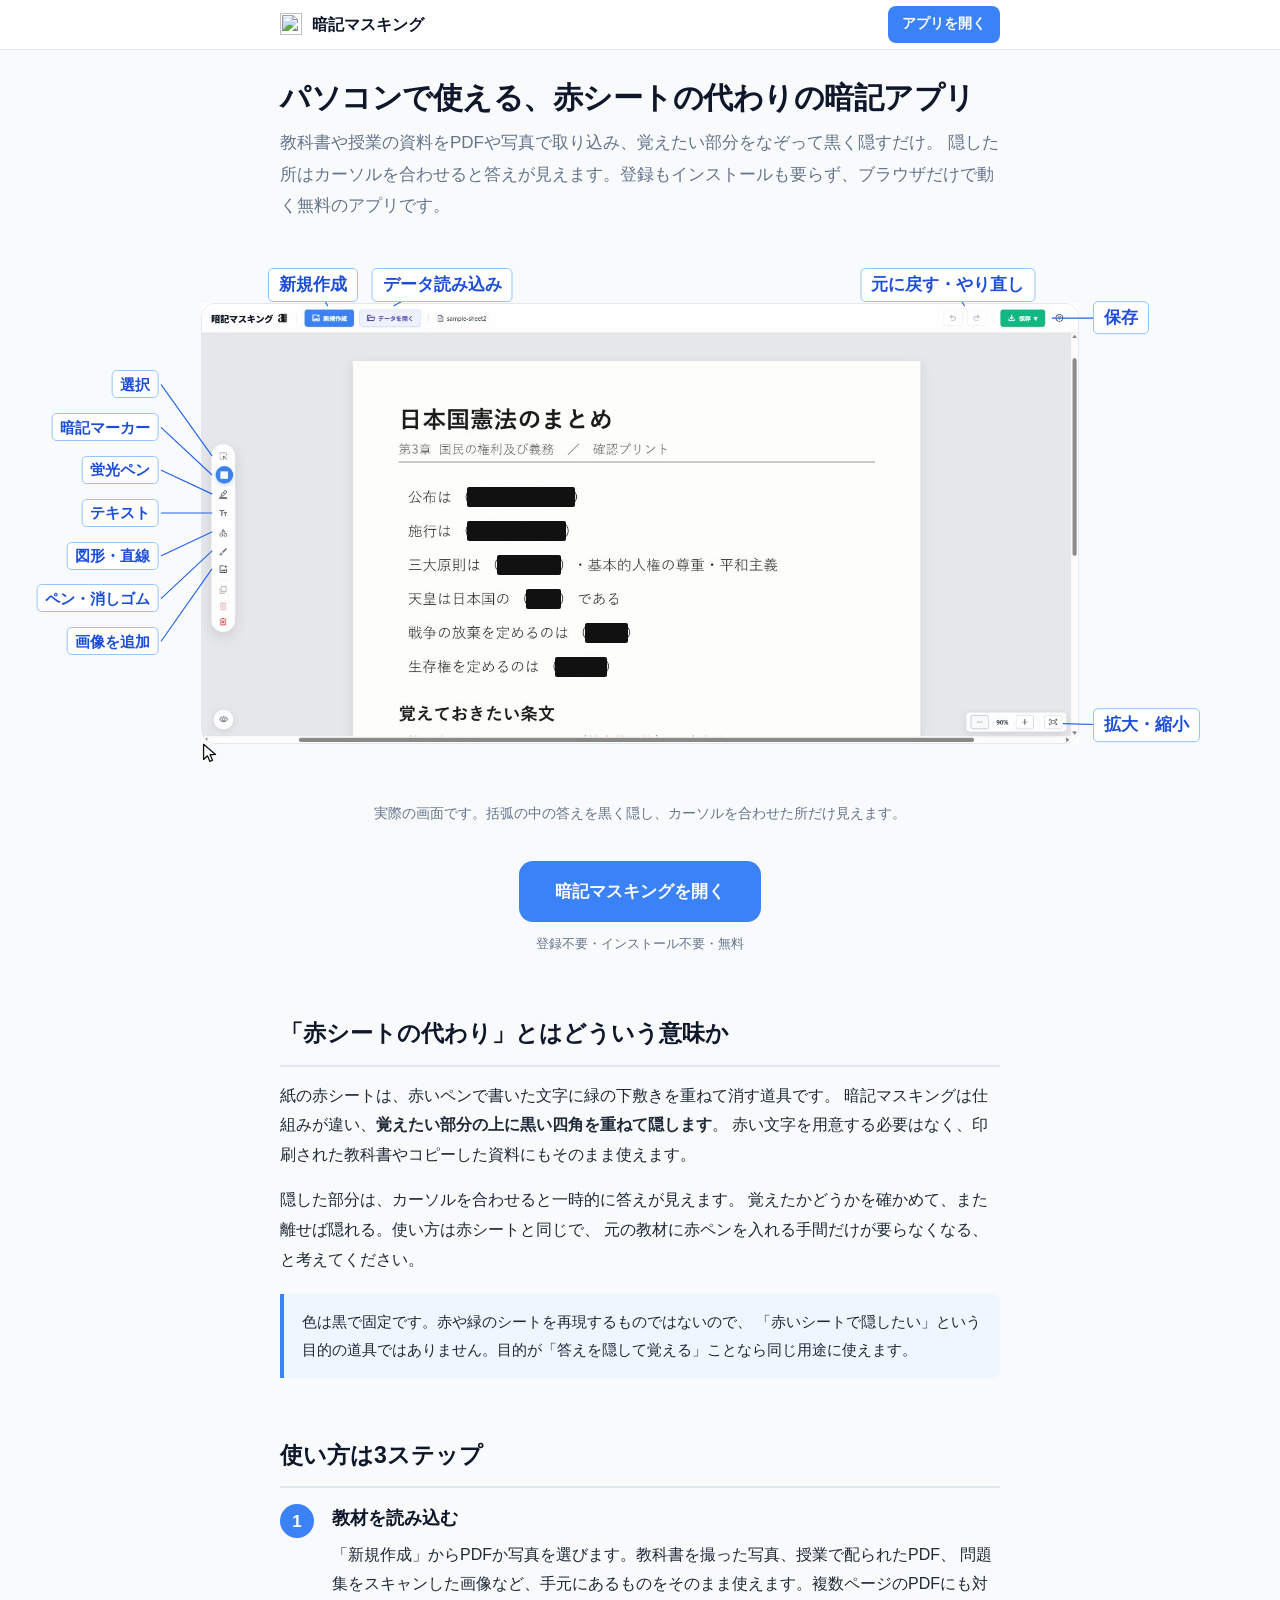
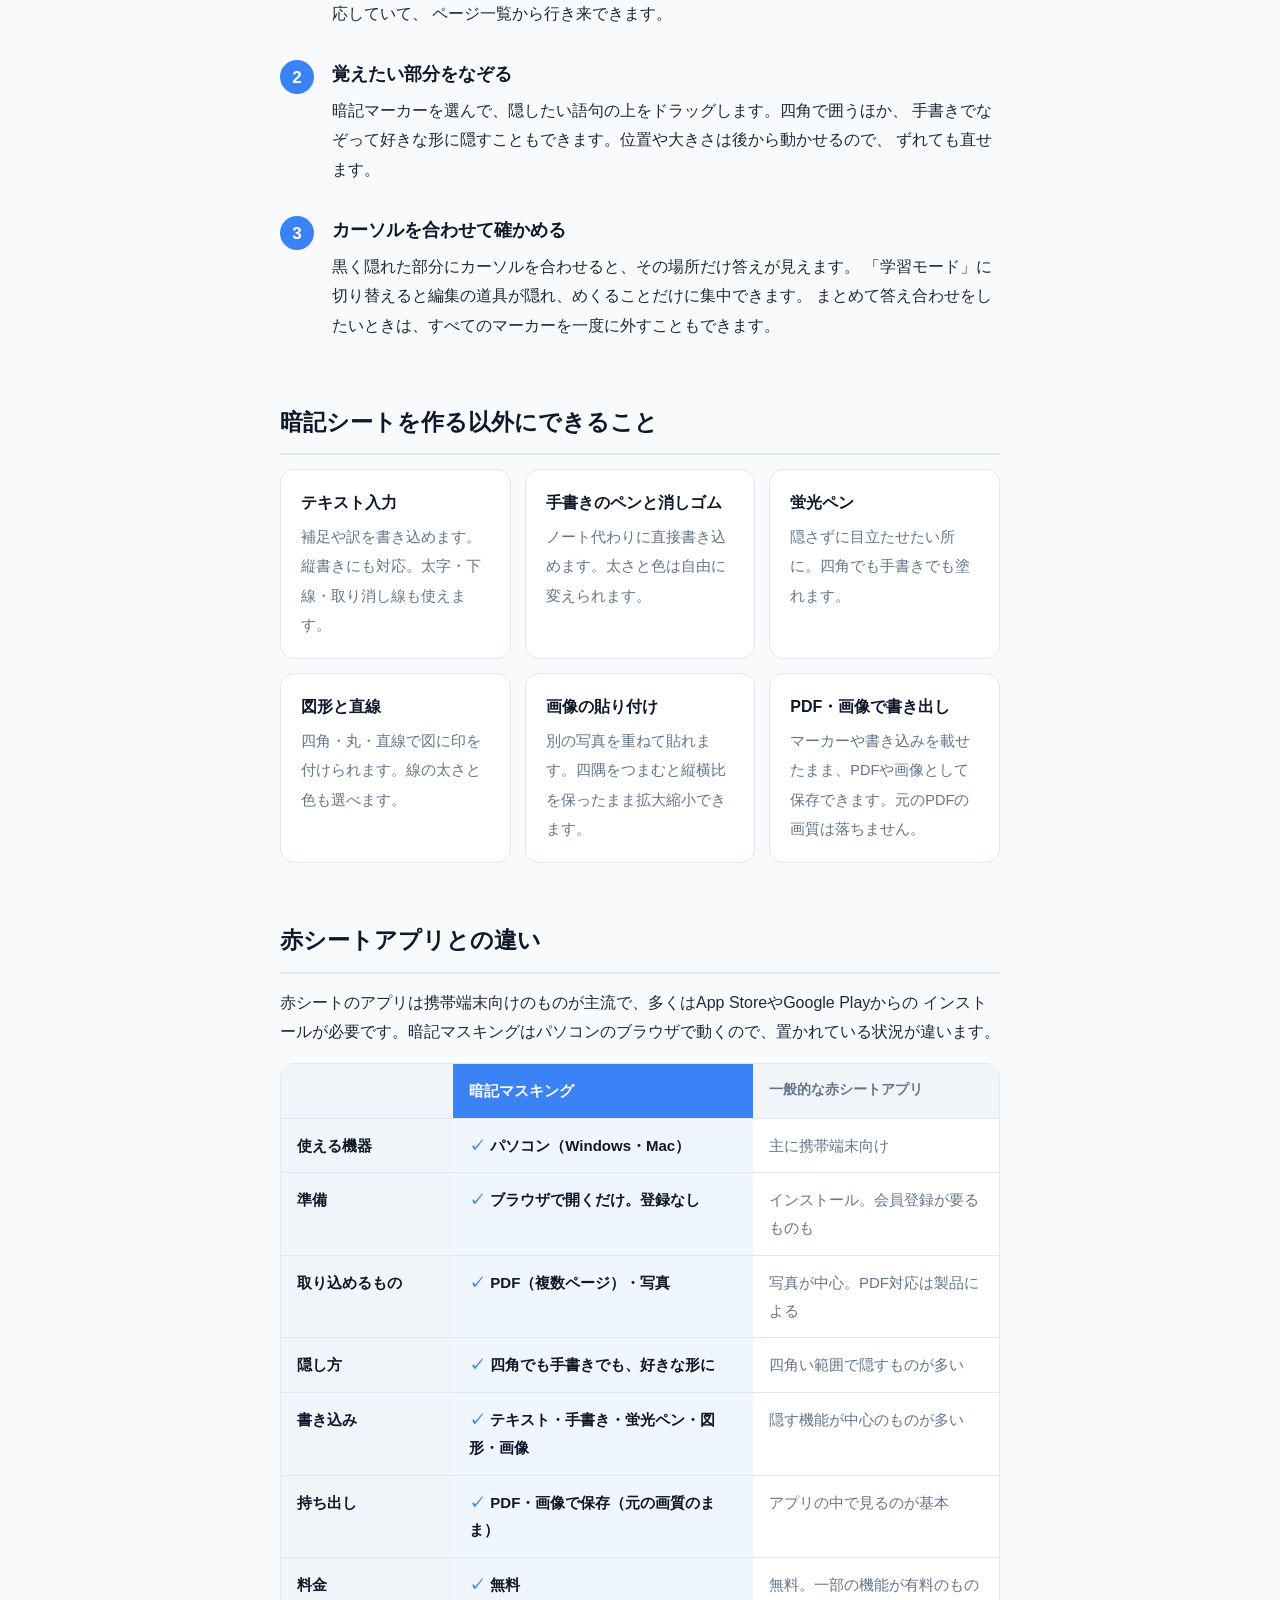
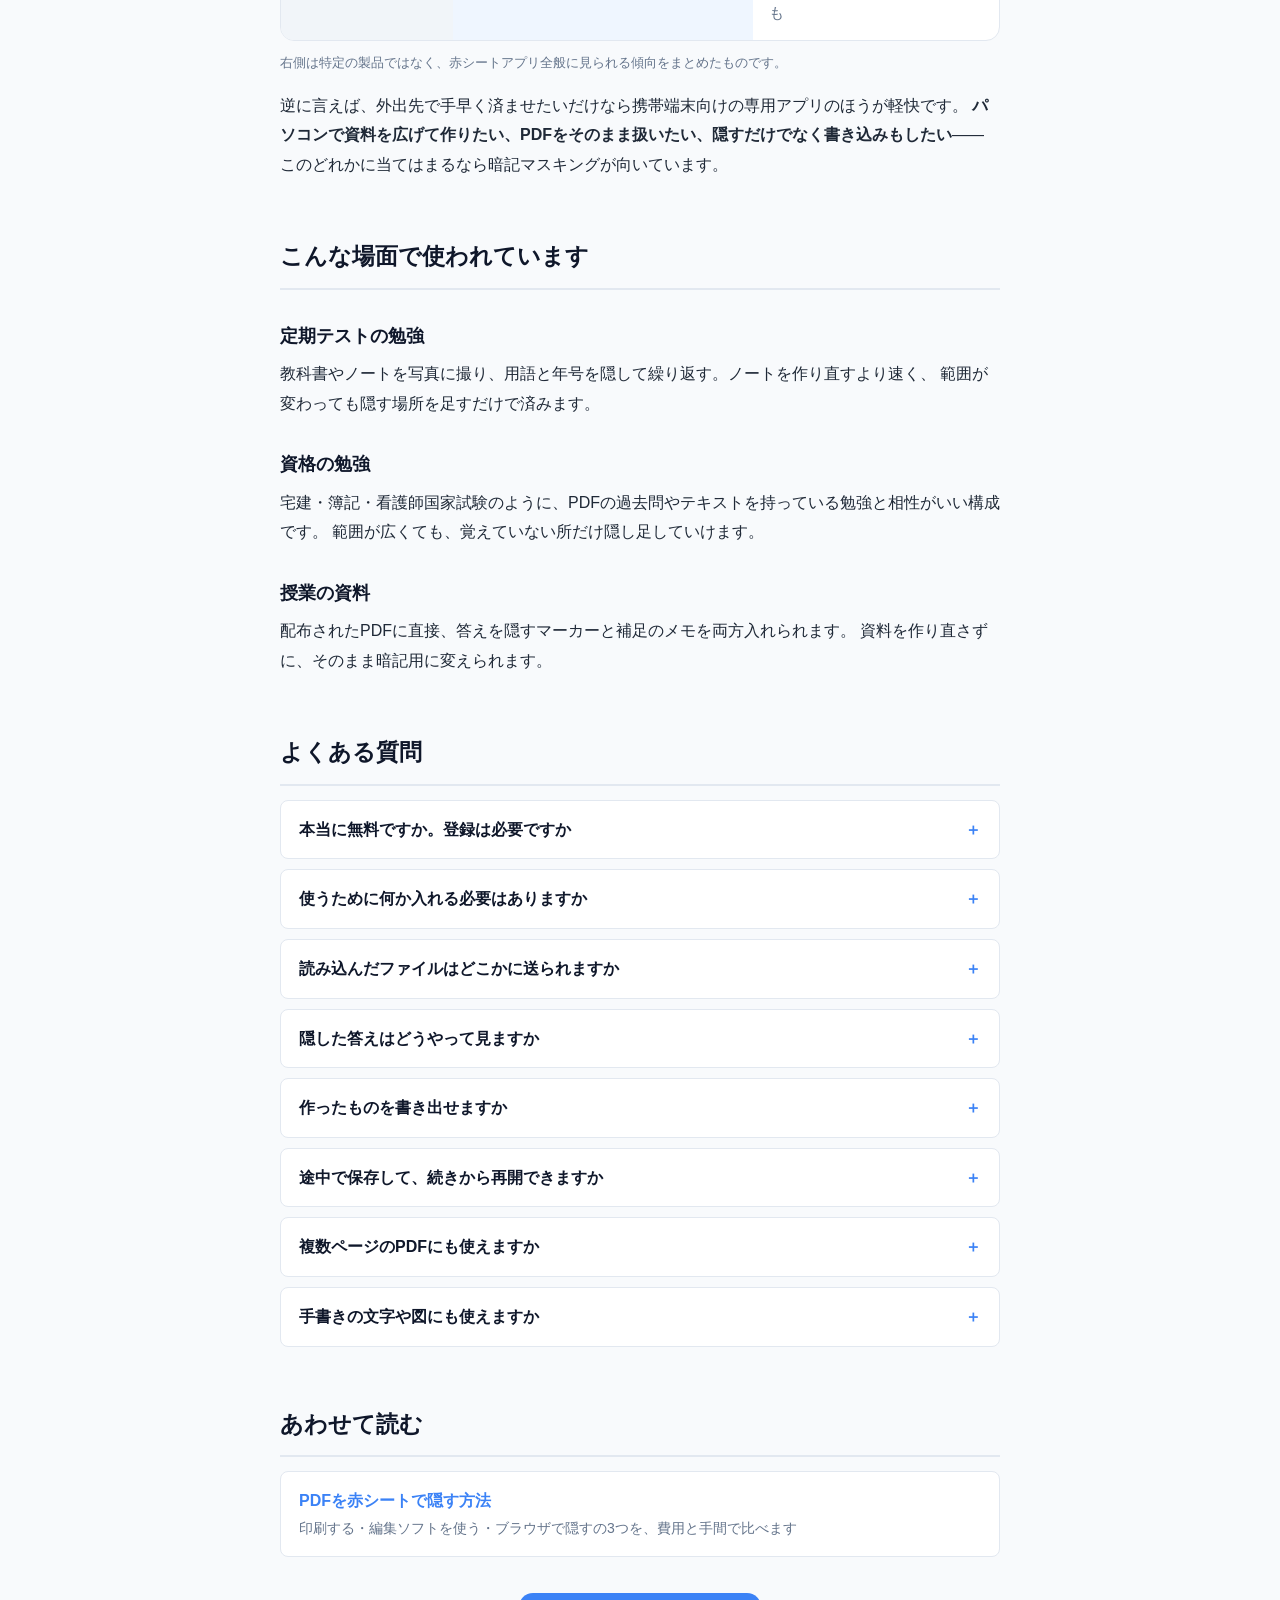
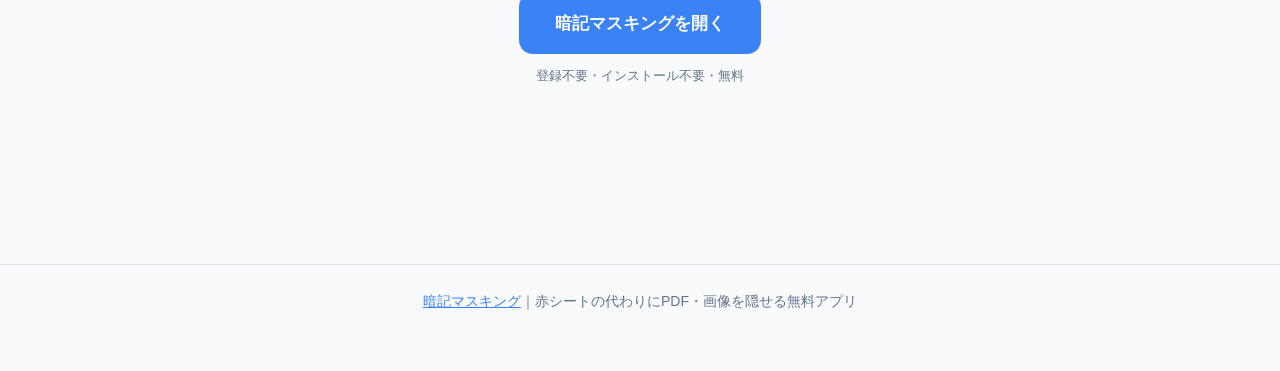
==== guide/index.html @ d2a7d3df "説明ページの上の帯を細くする Co-Authored-By: Claude Opus 5 <noreply@anthropic.com> Claude-Session: https://claude." ====
<!DOCTYPE html>
<html lang="ja">
<head>
<meta charset="UTF-8">
<meta name="viewport" content="width=device-width, initial-scale=1.0">
<title>暗記マスキングの使い方｜赤シートの代わりにPDFや写真を隠して暗記する方法</title>
<meta name="description" content="赤シートの代わりに、パソコンのブラウザだけで暗記シートを作る方法。教科書や授業の資料のPDF・写真を取り込み、覚えたい部分をなぞって黒く隠すだけ。テキスト入力・手書き・蛍光ペンでの書き込みや、PDFでの書き出しまで解説します。登録・インストール不要、無料。">
<link rel="canonical" href="https://ankimasking.com/guide/">

<meta property="og:url" content="https://ankimasking.com/guide/">
<meta property="og:type" content="article">
<meta property="og:title" content="暗記マスキングの使い方｜赤シートの代わりにPDFや写真を隠して暗記する方法">
<meta property="og:description" content="教科書や授業の資料のPDF・写真を取り込み、覚えたい部分をなぞって黒く隠すだけ。パソコンのブラウザだけで暗記シートが作れます。登録・インストール不要、無料。">
<meta property="og:site_name" content="暗記マスキング">
<meta property="og:locale" content="ja_JP">
<meta property="og:image" content="https://ankimasking.com/ogp.png">
<meta property="og:image:width" content="1200">
<meta property="og:image:height" content="630">
<meta name="twitter:card" content="summary_large_image">
<link rel="icon" type="image/png" href="../favicon.png">

<style>
  /* トップ（道具本体）の style.css は body を 100dvh・overflow:hidden に固定するため
     読み込めない。トークンだけ揃えた独立のスタイルにしている。 */
  :root {
    --c-bg: #f8fafc; --c-surface: #ffffff; --c-surface-2: #f1f5f9;
    --c-text: #1f2937; --c-text-strong: #0f172a; --c-text-muted: #64748b;
    --c-border: #e2e8f0; --c-accent: #3b82f6; --c-accent-hover: #2563eb;
    --c-accent-tint: #eff6ff; --c-on-accent: #ffffff;
    --r-md: 8px; --r-lg: 14px;
  }
  @media (prefers-color-scheme: dark) {
    :root {
      --c-bg: #0f1115; --c-surface: #1f2228; --c-surface-2: #262a31;
      --c-text: #e5e7eb; --c-text-strong: #f9fafb; --c-text-muted: #9ca3af;
      --c-border: #333842; --c-accent-tint: #1e3a5f;
    }
  }
  * { box-sizing: border-box; }
  body {
    margin: 0; background: var(--c-bg); color: var(--c-text);
    font-family: -apple-system, BlinkMacSystemFont, "Segoe UI", "Yu Gothic UI", Meiryo, Roboto, sans-serif;
    line-height: 1.85; font-size: 16px; -webkit-text-size-adjust: 100%;
  }
  a { color: var(--c-accent); }
  .wrap { max-width: 760px; margin: 0 auto; padding: 0 20px 80px; }

  /* ヘッダー */
  .site-header {
    position: sticky; top: 0; z-index: 10; background: var(--c-surface);
    border-bottom: 1px solid var(--c-border);
  }
  .site-header .inner {
    max-width: 760px; margin: 0 auto; padding: 6px 20px;
    display: flex; align-items: center; gap: 10px;
  }
  .site-header img { width: 22px; height: 22px; }
  .site-header .name { font-weight: 800; font-size: 16px; color: var(--c-text-strong); text-decoration: none; }
  .site-header .spacer { flex: 1; }
  .btn-app {
    background: var(--c-accent); color: var(--c-on-accent); text-decoration: none;
    font-weight: 700; font-size: 13.5px; padding: 6px 14px; border-radius: var(--r-md);
    white-space: nowrap;
  }
  .btn-app:hover { background: var(--c-accent-hover); }

  h1 {
    font-size: 30px; line-height: 1.45; letter-spacing: -0.5px; font-weight: 900;
    color: var(--c-text-strong); margin: 26px 0 8px;
  }
  .lead { font-size: 17px; color: var(--c-text-muted); margin: 0 0 8px; }
  h2 {
    font-size: 23px; font-weight: 800; color: var(--c-text-strong);
    margin: 56px 0 14px; padding-bottom: 10px; border-bottom: 2px solid var(--c-border);
  }
  h3 { font-size: 18px; font-weight: 800; color: var(--c-text-strong); margin: 30px 0 6px; }
  p { margin: 0 0 16px; }

  .cta { text-align: center; margin: 36px 0; }
  .cta a {
    display: inline-block; background: var(--c-accent); color: var(--c-on-accent);
    text-decoration: none; font-weight: 800; font-size: 17px;
    padding: 15px 36px; border-radius: var(--r-lg);
  }
  .cta a:hover { background: var(--c-accent-hover); }
  .cta small { display: block; margin-top: 10px; color: var(--c-text-muted); font-size: 13px; }

  /* 手順 */
  ol.steps { list-style: none; padding: 0; margin: 0; counter-reset: s; }
  ol.steps > li {
    counter-increment: s; position: relative; padding: 0 0 4px 52px; margin-bottom: 26px;
  }
  ol.steps > li::before {
    content: counter(s); position: absolute; left: 0; top: 2px;
    width: 34px; height: 34px; border-radius: 50%;
    background: var(--c-accent); color: var(--c-on-accent);
    font-weight: 800; font-size: 17px;
    display: flex; align-items: center; justify-content: center;
  }
  ol.steps h3 { margin: 3px 0 4px; }
  ol.steps p { margin: 0; }

  /* できること */
  .cards { display: grid; grid-template-columns: repeat(auto-fit, minmax(230px, 1fr)); gap: 14px; }
  .card {
    background: var(--c-surface); border: 1px solid var(--c-border);
    border-radius: var(--r-lg); padding: 18px 20px;
  }
  .card b { display: block; color: var(--c-text-strong); font-size: 16px; margin-bottom: 4px; }
  .card span { font-size: 14.5px; color: var(--c-text-muted); line-height: 1.7; }

  /* 比較表：角丸はテーブルではなく外側の枠に付ける（table は中身をうまく切り取れない） */
  .table-scroll {
    overflow-x: auto; -webkit-overflow-scrolling: touch;
    border: 1px solid var(--c-border); border-radius: var(--r-lg);
    background: var(--c-surface);
  }
  .cmp { border-collapse: collapse; width: 100%; min-width: 560px; font-size: 15px; }
  .cmp th, .cmp td {
    padding: 13px 16px; text-align: left; vertical-align: top;
    border-bottom: 1px solid var(--c-border);
  }
  .cmp tbody tr:last-child th, .cmp tbody tr:last-child td { border-bottom: none; }
  .cmp thead th { font-size: 14px; font-weight: 800; background: var(--c-surface-2); color: var(--c-text-muted); }
  .cmp thead th.ours { background: var(--c-accent); color: var(--c-on-accent); font-size: 15px; }
  .cmp tbody th { width: 24%; font-weight: 700; color: var(--c-text-strong); background: var(--c-surface-2); }
  .cmp td.ours { background: var(--c-accent-tint); color: var(--c-text-strong); font-weight: 600; }
  .cmp td.ours::before { content: '✓'; color: var(--c-accent); font-weight: 900; margin-right: 6px; }
  .cmp td.other { color: var(--c-text-muted); }
  .table-note { font-size: 13px; color: var(--c-text-muted); margin-top: 10px; }

  /* FAQ */
  details {
    background: var(--c-surface); border: 1px solid var(--c-border);
    border-radius: var(--r-md); padding: 14px 18px; margin-bottom: 10px;
  }
  details summary {
    cursor: pointer; font-weight: 700; color: var(--c-text-strong); list-style: none;
    display: flex; justify-content: space-between; gap: 12px;
  }
  details summary::-webkit-details-marker { display: none; }
  details summary::after { content: '＋'; color: var(--c-accent); font-weight: 800; flex: 0 0 auto; }
  details[open] summary::after { content: '−'; }
  details p { margin: 12px 0 0; font-size: 15px; }

  .note {
    background: var(--c-accent-tint); border-left: 4px solid var(--c-accent);
    padding: 14px 18px; border-radius: 0 var(--r-md) var(--r-md) 0; margin: 20px 0;
    font-size: 15px;
  }
  .note p:last-child { margin-bottom: 0; }

  /* あわせて読む */
  .more { margin: 0; padding: 0; list-style: none; }
  .more li {
    background: var(--c-surface); border: 1px solid var(--c-border);
    border-radius: var(--r-md); padding: 14px 18px; margin-bottom: 10px;
  }
  .more a { font-weight: 700; text-decoration: none; }
  .more span { display: block; font-size: 14px; color: var(--c-text-muted); }

  /* 実際の画面。写真は1枚で、暗記マーカーとカーソルはCSSで重ねて動かしている */
  /* 注釈を写真の外に出すため、この図だけ本文の幅からはみ出させる */
  .shot {
    margin: 6px 0 30px; margin-left: 50%; transform: translateX(-50%);
    width: min(calc(100vw - 32px), 1220px);
  }
  .stage { padding: 6% 14% 4%; }
  .shot figcaption {
    margin: 10px 0 0; text-align: center;
    font-size: 13.5px; color: var(--c-text-muted); line-height: 1.6;
  }
  .demo {
    position: relative; line-height: 0; container-type: inline-size;
    background: var(--c-surface);
  }
  .demo img {
    display: block; width: 100%; height: auto;
    border: 1px solid var(--c-border); border-radius: var(--r-lg);
  }
  .demo .m {
    position: absolute; background: #111; border-radius: 2px;
    /* transition は付けない。付けるとキーフレームの指示に0.28秒かけて追従し、
       カーソルが着いた後に外れる（＝外れるのが遅い）。 */
  }
  /* 写真の外側に置く注釈。文字は写真の幅に合わせて伸び縮みさせる */
  .demo .cal {
    position: absolute; z-index: 2; white-space: nowrap;
    font-size: 11px; font-size: 1.9cqw; line-height: 1.3; font-weight: 700;
    color: #1d4ed8; background: var(--c-surface);
    border: 1px solid #93c5fd; border-radius: 5px; padding: .3em .6em;
  }
  /* 左の道具の名前。段が細かいので、字を小さくして各段の高さに収める */
  .demo .cal-t {
    font-size: 11px; font-size: 1.75cqw; line-height: 1.25;
    padding: .22em .5em; font-weight: 700;
  }
  .demo .cal-lines {
    position: absolute; left: -25%; top: -14%; width: 150%; height: 130%;
    z-index: 1; pointer-events: none;
  }
  /* 幅が足りない画面では注釈をたたみ、写真だけを本文幅で見せる */
  @media (max-width: 760px) {
    .shot { margin-left: 0; transform: none; width: auto; }
    .stage { padding: 0; }
    .demo .cal, .demo .cal-lines { display: none; }
  }

  .demo .cursor {
    position: absolute; width: 22px; height: 22px; margin: -2px 0 0 -2px;
    pointer-events: none;
    transition: left .5s cubic-bezier(.4,0,.2,1), top .5s cubic-bezier(.4,0,.2,1);
  }

  .demo .m1 { animation: reveal1 5.6s infinite; }
  @keyframes reveal1 {
    0%, 14.107% { opacity: 1; }
    15.178%, 25.893% { opacity: 0; }
    26.964%, 100% { opacity: 1; }
  }
  .demo .m2 { animation: reveal2 5.6s infinite; }
  @keyframes reveal2 {
    0%, 39.107% { opacity: 1; }
    40.178%, 50.893% { opacity: 0; }
    51.964%, 100% { opacity: 1; }
  }
  .demo .m3 { animation: reveal3 5.6s infinite; }
  @keyframes reveal3 {
    0%, 64.107% { opacity: 1; }
    65.178%, 75.893% { opacity: 0; }
    76.964%, 100% { opacity: 1; }
  }
  .demo .m5 { animation: reveal4 5.6s infinite; }
  @keyframes reveal4 {
    0%, 89.107% { opacity: 1; }
    90.178%, 99.4% { opacity: 0; }
    99.9%, 100% { opacity: 1; }
  }
  .demo .cursor { animation: cursor 5.6s infinite; }
  @keyframes cursor {
    0% { left: 46.137%; top: 74.8014%; }
    19.643%, 24.99% { left: 36.4215%; top: 43.9579%; }
    25% { left: 36.4215%; top: 43.9579%; }
    44.643%, 49.99% { left: 35.9514%; top: 51.6688%; }
    50% { left: 35.9514%; top: 51.6688%; }
    69.643%, 74.99% { left: 37.3095%; top: 59.3796%; }
    75% { left: 37.3095%; top: 59.3796%; }
    94.643%, 99.99% { left: 46.137%; top: 74.8014%; }
    100% { left: 46.137%; top: 74.8014%; }
  }

  /* 動きを減らす設定の人には、隠したままの静止画として見せる */
  @media (prefers-reduced-motion: reduce) {
    .demo .m, .demo .cursor { animation: none; }
    .demo .cursor { display: none; }
  }

  footer {
    border-top: 1px solid var(--c-border); margin-top: 60px; padding: 24px 20px 40px;
    text-align: center; color: var(--c-text-muted); font-size: 14px;
  }

  @media (max-width: 600px) {
    h1 { font-size: 25px; }
    h2 { font-size: 20px; }
    body { font-size: 15.5px; }
  }
</style>
<script async src="https://www.googletagmanager.com/gtag/js?id=G-Y444L4XDF3"></script>
<script>
  window.dataLayer = window.dataLayer || [];
  function gtag(){dataLayer.push(arguments);}
  gtag('js', new Date());
  gtag('config', 'G-Y444L4XDF3');
</script>
</head>
<body>

<header class="site-header">
  <div class="inner">
    <img src="../favicon.png" alt="">
    <a href="/" class="name">暗記マスキング</a>
    <span class="spacer"></span>
    <a href="/" class="btn-app">アプリを開く</a>
  </div>
</header>

<div class="wrap">

  <h1>パソコンで使える、赤シートの代わりの暗記アプリ</h1>
  <p class="lead">
    教科書や授業の資料をPDFや写真で取り込み、覚えたい部分をなぞって黒く隠すだけ。
    隠した所はカーソルを合わせると答えが見えます。登録もインストールも要らず、ブラウザだけで動く無料のアプリです。
  </p>

  <figure class="shot">
   <div class="stage">
    <div class="demo">
      <img src="screenshot-anim.jpg" width="1564" height="784" fetchpriority="high"
           alt="暗記マスキングの画面。取り込んだ「日本国憲法のまとめ」の確認プリントで、括弧の中の重要語句が黒く塗りつぶされ、カーソルを合わせた所だけ赤い答えが見えている。">
      <span class="m m1" style="left:30.3102%;top:41.6655%;width:12.2227%;height:4.5848%"></span>
      <span class="m m2" style="left:30.3102%;top:49.3763%;width:11.2825%;height:4.5848%"></span>
      <span class="m m3" style="left:33.6531%;top:57.0872%;width:7.3127%;height:4.5848%"></span>
      <span class="m m4" style="left:36.9961%;top:64.7981%;width:3.9698%;height:4.5848%"></span>
      <span class="m m5" style="left:43.682%;top:72.5089%;width:4.91%;height:4.5848%"></span>
      <span class="m m6" style="left:40.339%;top:80.2198%;width:5.8502%;height:4.5848%"></span>
      <span class="cal" style="left:12.79%;top:-7.9%;transform:translateX(-50%)">新規作成</span>
      <span class="cal" style="left:27.49%;top:-7.9%;transform:translateX(-50%)">データ読み込み</span>
      <span class="cal" style="left:85.04%;top:-7.9%;transform:translateX(-50%)">元に戻す・やり直し</span>
      <span class="cal cal-t" style="left:-4.8%;top:18.458%;transform:translate(-100%,-50%)">選択</span>
      <span class="cal cal-t" style="left:-4.8%;top:28.152%;transform:translate(-100%,-50%)">暗記マーカー</span>
      <span class="cal cal-t" style="left:-4.8%;top:37.846%;transform:translate(-100%,-50%)">蛍光ペン</span>
      <span class="cal cal-t" style="left:-4.8%;top:47.540%;transform:translate(-100%,-50%)">テキスト</span>
      <span class="cal cal-t" style="left:-4.8%;top:57.234%;transform:translate(-100%,-50%)">図形・直線</span>
      <span class="cal cal-t" style="left:-4.8%;top:66.928%;transform:translate(-100%,-50%)">ペン・消しゴム</span>
      <span class="cal cal-t" style="left:-4.8%;top:76.622%;transform:translate(-100%,-50%)">画像を追加</span>
      <span class="cal" style="left:101.6%;top:3.3%;transform:translateY(-50%)">保存</span>
      <span class="cal" style="left:101.6%;top:95.7%;transform:translateY(-50%)">拡大・縮小</span>
      <svg class="cal-lines" viewBox="-391 -110 2346 1019" aria-hidden="true">
        <g fill="none" stroke="#2563eb" stroke-width="2" stroke-linecap="round">
          <path d="M212 -22 L226 4"/>
          <path d="M392 -22 L344 4"/>
          <path d="M1344 -22 L1360 4"/>
          <path d="M-70 145 L20 271"/>
          <path d="M-70 221 L20 305"/>
          <path d="M-70 297 L20 339"/>
          <path d="M-70 373 L20 373"/>
          <path d="M-70 449 L20 407"/>
          <path d="M-70 525 L20 441"/>
          <path d="M-70 601 L20 473"/>
          <path d="M1608 26 L1516 26"/>
          <path d="M1608 750 L1536 748"/>
        </g>
      </svg>
      <svg class="cursor" viewBox="0 0 24 24" aria-hidden="true">
        <path d="M5 2.5 L5 19 L9.2 15.1 L11.9 21.2 L14.8 19.9 L12.1 13.9 L18 13.6 Z"
              fill="#fff" stroke="#111" stroke-width="1.4" stroke-linejoin="round"/>
      </svg>
    </div>
   </div>
    <figcaption>実際の画面です。括弧の中の答えを黒く隠し、カーソルを合わせた所だけ見えます。</figcaption>
  </figure>

  <div class="cta">
    <a href="/">暗記マスキングを開く</a>
    <small>登録不要・インストール不要・無料</small>
  </div>

  <h2>「赤シートの代わり」とはどういう意味か</h2>
  <p>
    紙の赤シートは、赤いペンで書いた文字に緑の下敷きを重ねて消す道具です。
    暗記マスキングは仕組みが違い、<strong>覚えたい部分の上に黒い四角を重ねて隠します</strong>。
    赤い文字を用意する必要はなく、印刷された教科書やコピーした資料にもそのまま使えます。
  </p>
  <p>
    隠した部分は、カーソルを合わせると一時的に答えが見えます。
    覚えたかどうかを確かめて、また離せば隠れる。使い方は赤シートと同じで、
    元の教材に赤ペンを入れる手間だけが要らなくなる、と考えてください。
  </p>
  <div class="note">
    <p>色は黒で固定です。赤や緑のシートを再現するものではないので、
    「赤いシートで隠したい」という目的の道具ではありません。目的が「答えを隠して覚える」ことなら同じ用途に使えます。</p>
  </div>

  <h2>使い方は3ステップ</h2>
  <ol class="steps">
    <li>
      <h3>教材を読み込む</h3>
      <p>「新規作成」からPDFか写真を選びます。教科書を撮った写真、授業で配られたPDF、
      問題集をスキャンした画像など、手元にあるものをそのまま使えます。複数ページのPDFにも対応していて、
      ページ一覧から行き来できます。</p>
    </li>
    <li>
      <h3>覚えたい部分をなぞる</h3>
      <p>暗記マーカーを選んで、隠したい語句の上をドラッグします。四角で囲うほか、
      手書きでなぞって好きな形に隠すこともできます。位置や大きさは後から動かせるので、
      ずれても直せます。</p>
    </li>
    <li>
      <h3>カーソルを合わせて確かめる</h3>
      <p>黒く隠れた部分にカーソルを合わせると、その場所だけ答えが見えます。
      「学習モード」に切り替えると編集の道具が隠れ、めくることだけに集中できます。
      まとめて答え合わせをしたいときは、すべてのマーカーを一度に外すこともできます。</p>
    </li>
  </ol>

  <h2>暗記シートを作る以外にできること</h2>
  <div class="cards">
    <div class="card"><b>テキスト入力</b><span>補足や訳を書き込めます。縦書きにも対応。太字・下線・取り消し線も使えます。</span></div>
    <div class="card"><b>手書きのペンと消しゴム</b><span>ノート代わりに直接書き込めます。太さと色は自由に変えられます。</span></div>
    <div class="card"><b>蛍光ペン</b><span>隠さずに目立たせたい所に。四角でも手書きでも塗れます。</span></div>
    <div class="card"><b>図形と直線</b><span>四角・丸・直線で図に印を付けられます。線の太さと色も選べます。</span></div>
    <div class="card"><b>画像の貼り付け</b><span>別の写真を重ねて貼れます。四隅をつまむと縦横比を保ったまま拡大縮小できます。</span></div>
    <div class="card"><b>PDF・画像で書き出し</b><span>マーカーや書き込みを載せたまま、PDFや画像として保存できます。元のPDFの画質は落ちません。</span></div>
  </div>

  <h2>赤シートアプリとの違い</h2>
  <p>
    赤シートのアプリは携帯端末向けのものが主流で、多くはApp StoreやGoogle Playからの
    インストールが必要です。暗記マスキングはパソコンのブラウザで動くので、置かれている状況が違います。
  </p>
  <div class="table-scroll">
    <table class="cmp">
      <thead>
        <tr><th></th><th class="ours">暗記マスキング</th><th>一般的な赤シートアプリ</th></tr>
      </thead>
      <tbody>
        <tr><th>使える機器</th><td class="ours">パソコン（Windows・Mac）</td><td class="other">主に携帯端末向け</td></tr>
        <tr><th>準備</th><td class="ours">ブラウザで開くだけ。登録なし</td><td class="other">インストール。会員登録が要るものも</td></tr>
        <tr><th>取り込めるもの</th><td class="ours">PDF（複数ページ）・写真</td><td class="other">写真が中心。PDF対応は製品による</td></tr>
        <tr><th>隠し方</th><td class="ours">四角でも手書きでも、好きな形に</td><td class="other">四角い範囲で隠すものが多い</td></tr>
        <tr><th>書き込み</th><td class="ours">テキスト・手書き・蛍光ペン・図形・画像</td><td class="other">隠す機能が中心のものが多い</td></tr>
        <tr><th>持ち出し</th><td class="ours">PDF・画像で保存（元の画質のまま）</td><td class="other">アプリの中で見るのが基本</td></tr>
        <tr><th>料金</th><td class="ours">無料</td><td class="other">無料。一部の機能が有料のものも</td></tr>
      </tbody>
    </table>
  </div>
  <p class="table-note">右側は特定の製品ではなく、赤シートアプリ全般に見られる傾向をまとめたものです。</p>
  <p>
    逆に言えば、外出先で手早く済ませたいだけなら携帯端末向けの専用アプリのほうが軽快です。
    <strong>パソコンで資料を広げて作りたい、PDFをそのまま扱いたい、隠すだけでなく書き込みもしたい</strong>——
    このどれかに当てはまるなら暗記マスキングが向いています。
  </p>

  <h2>こんな場面で使われています</h2>
  <h3>定期テストの勉強</h3>
  <p>教科書やノートを写真に撮り、用語と年号を隠して繰り返す。ノートを作り直すより速く、
  範囲が変わっても隠す場所を足すだけで済みます。</p>
  <h3>資格の勉強</h3>
  <p>宅建・簿記・看護師国家試験のように、PDFの過去問やテキストを持っている勉強と相性がいい構成です。
  範囲が広くても、覚えていない所だけ隠し足していけます。</p>
  <h3>授業の資料</h3>
  <p>配布されたPDFに直接、答えを隠すマーカーと補足のメモを両方入れられます。
  資料を作り直さずに、そのまま暗記用に変えられます。</p>

  <h2>よくある質問</h2>

  <details>
    <summary>本当に無料ですか。登録は必要ですか</summary>
    <p>無料です。会員登録もログインも要りません。ページを開けばすぐ使えます。</p>
  </details>
  <details>
    <summary>使うために何か入れる必要はありますか</summary>
    <p>ありません。パソコンのブラウザで開くだけで使えます。Windows・Macのどちらでも同じように動き、
    ソフトのインストールも会員登録も不要です。</p>
  </details>
  <details>
    <summary>読み込んだファイルはどこかに送られますか</summary>
    <p>送られません。PDFや写真の処理はすべて自分のブラウザの中で行われ、
    ファイルがサーバーに上がることはありません。試験問題や個人情報を含む資料でも安心して使えます。</p>
  </details>
  <details>
    <summary>隠した答えはどうやって見ますか</summary>
    <p>マーカーの上にカーソルを合わせると、その部分だけ一時的に見えます。
    すべてのマーカーをまとめて外して答え合わせをすることもできます。</p>
  </details>
  <details>
    <summary>作ったものを書き出せますか</summary>
    <p>できます。マーカーや書き込みを載せた状態で、PDFや画像として書き出せます。
    元がPDFの場合は画質を落とさずに書き出します。</p>
  </details>
  <details>
    <summary>途中で保存して、続きから再開できますか</summary>
    <p>できます。作業データを .amk という形式で保存し、「データ読込」から呼び戻せます。
    保存を忘れたときのために自動保存も入っており、ブラウザの中に一時的に残ります。</p>
  </details>
  <details>
    <summary>複数ページのPDFにも使えますか</summary>
    <p>使えます。ページ一覧から好きなページへ移動でき、ページごとにマーカーや書き込みを入れられます。
    書き出しのときも全ページがまとまって出ます。</p>
  </details>
  <details>
    <summary>手書きの文字や図にも使えますか</summary>
    <p>使えます。手書きのノートを写真に撮って読み込めば、印刷物と同じように隠せます。
    四角で囲いにくい形は、手書きのマーカーで自由になぞってください。</p>
  </details>

  <h2>あわせて読む</h2>
  <ul class="more">
    <li>
      <a href="/guide/pdf-red-sheet/">PDFを赤シートで隠す方法</a>
      <span>印刷する・編集ソフトを使う・ブラウザで隠すの3つを、費用と手間で比べます</span>
    </li>
  </ul>

  <div class="cta">
    <a href="/">暗記マスキングを開く</a>
    <small>登録不要・インストール不要・無料</small>
  </div>

</div>

<footer>
  <p><a href="/">暗記マスキング</a>｜赤シートの代わりにPDF・画像を隠せる無料アプリ</p>
</footer>

<script type="application/ld+json">
{
  "@context": "https://schema.org",
  "@graph": [
    {
      "@type": "SoftwareApplication",
      "name": "暗記マスキング",
      "url": "https://ankimasking.com/",
      "applicationCategory": "EducationalApplication",
      "operatingSystem": "ウェブブラウザ（Windows, macOS）",
      "inLanguage": "ja",
      "description": "赤シートの代わりに、教科書や授業の資料のPDF・写真を取り込み、覚えたい部分をなぞって黒く隠せる無料の暗記アプリ。テキスト入力・手書き・蛍光ペンにも対応し、PDFや画像として書き出せます。",
      "offers": { "@type": "Offer", "price": "0", "priceCurrency": "JPY" }
    },
    {
      "@type": "HowTo",
      "name": "赤シートの代わりに暗記シートを作る方法",
      "inLanguage": "ja",
      "step": [
        { "@type": "HowToStep", "name": "教材を読み込む", "text": "「新規作成」からPDFか写真を選びます。複数ページのPDFにも対応しています。" },
        { "@type": "HowToStep", "name": "覚えたい部分をなぞる", "text": "暗記マーカーで隠したい語句をドラッグします。四角のほか手書きで自由な形にも隠せます。" },
        { "@type": "HowToStep", "name": "カーソルを合わせて確かめる", "text": "マーカーの上にカーソルを合わせると答えが見えます。学習モードでは編集の道具が隠れます。" }
      ]
    },
    {
      "@type": "FAQPage",
      "inLanguage": "ja",
      "mainEntity": [
        { "@type": "Question", "name": "本当に無料ですか。登録は必要ですか",
          "acceptedAnswer": { "@type": "Answer", "text": "無料です。会員登録もログインも要りません。ページを開けばすぐ使えます。" } },
        { "@type": "Question", "name": "使うために何か入れる必要はありますか",
          "acceptedAnswer": { "@type": "Answer", "text": "ありません。パソコンのブラウザで開くだけで使えます。Windows・Macのどちらでも同じように動き、ソフトのインストールも会員登録も不要です。" } },
        { "@type": "Question", "name": "読み込んだファイルはどこかに送られますか",
          "acceptedAnswer": { "@type": "Answer", "text": "送られません。PDFや写真の処理はすべて自分のブラウザの中で行われ、ファイルがサーバーに上がることはありません。" } },
        { "@type": "Question", "name": "隠した答えはどうやって見ますか",
          "acceptedAnswer": { "@type": "Answer", "text": "マーカーの上にカーソルを合わせると、その部分だけ一時的に見えます。すべてのマーカーをまとめて外すこともできます。" } },
        { "@type": "Question", "name": "作ったものを書き出せますか",
          "acceptedAnswer": { "@type": "Answer", "text": "できます。マーカーや書き込みを載せた状態で、PDFや画像として書き出せます。元がPDFの場合は画質を落とさずに書き出します。" } },
        { "@type": "Question", "name": "途中で保存して、続きから再開できますか",
          "acceptedAnswer": { "@type": "Answer", "text": "できます。作業データを .amk という形式で保存し、「データ読込」から呼び戻せます。自動保存も入っています。" } },
        { "@type": "Question", "name": "複数ページのPDFにも使えますか",
          "acceptedAnswer": { "@type": "Answer", "text": "使えます。ページ一覧から好きなページへ移動でき、ページごとにマーカーや書き込みを入れられます。" } },
        { "@type": "Question", "name": "手書きの文字や図にも使えますか",
          "acceptedAnswer": { "@type": "Answer", "text": "使えます。手書きのノートを写真に撮って読み込めば、印刷物と同じように隠せます。" } }
      ]
    },
    {
      "@type": "BreadcrumbList",
      "itemListElement": [
        { "@type": "ListItem", "position": 1, "name": "暗記マスキング", "item": "https://ankimasking.com/" },
        { "@type": "ListItem", "position": 2, "name": "使い方", "item": "https://ankimasking.com/guide/" }
      ]
    }
  ]
}
</script>

</body>
</html>
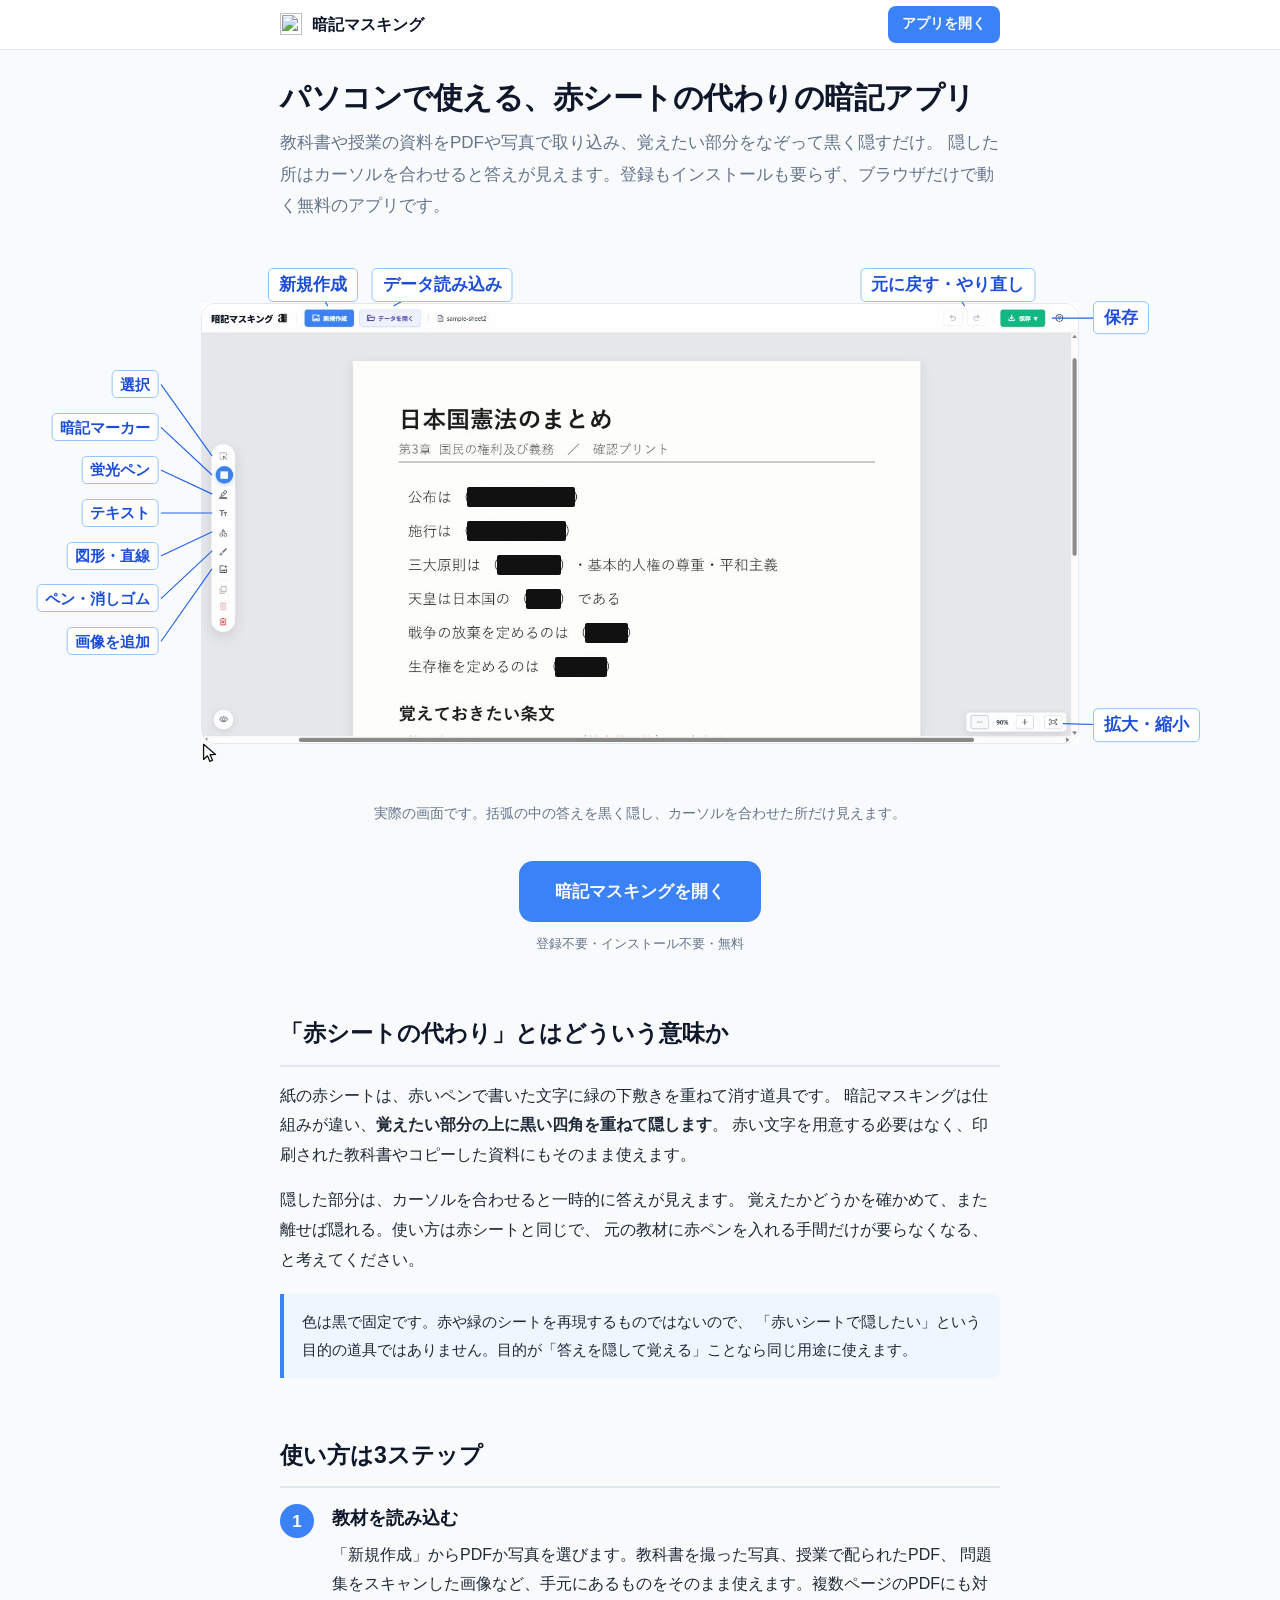
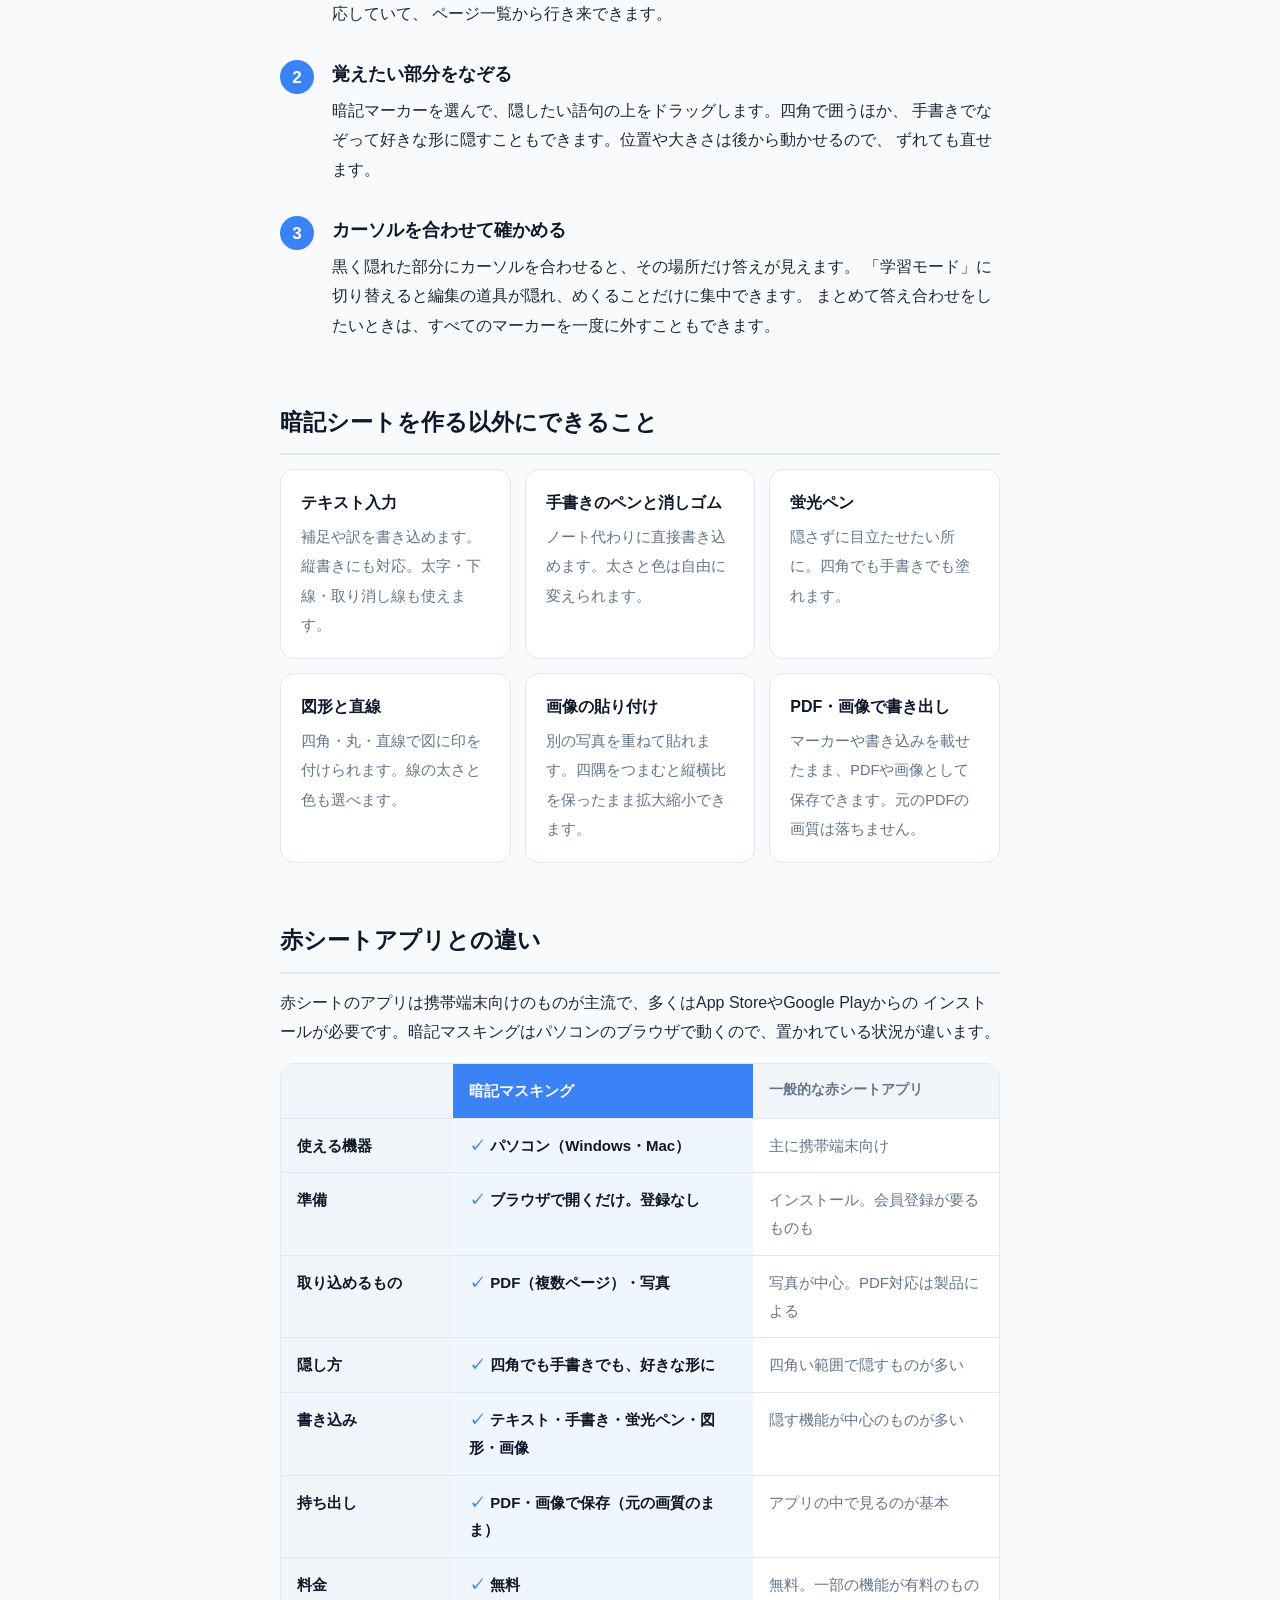
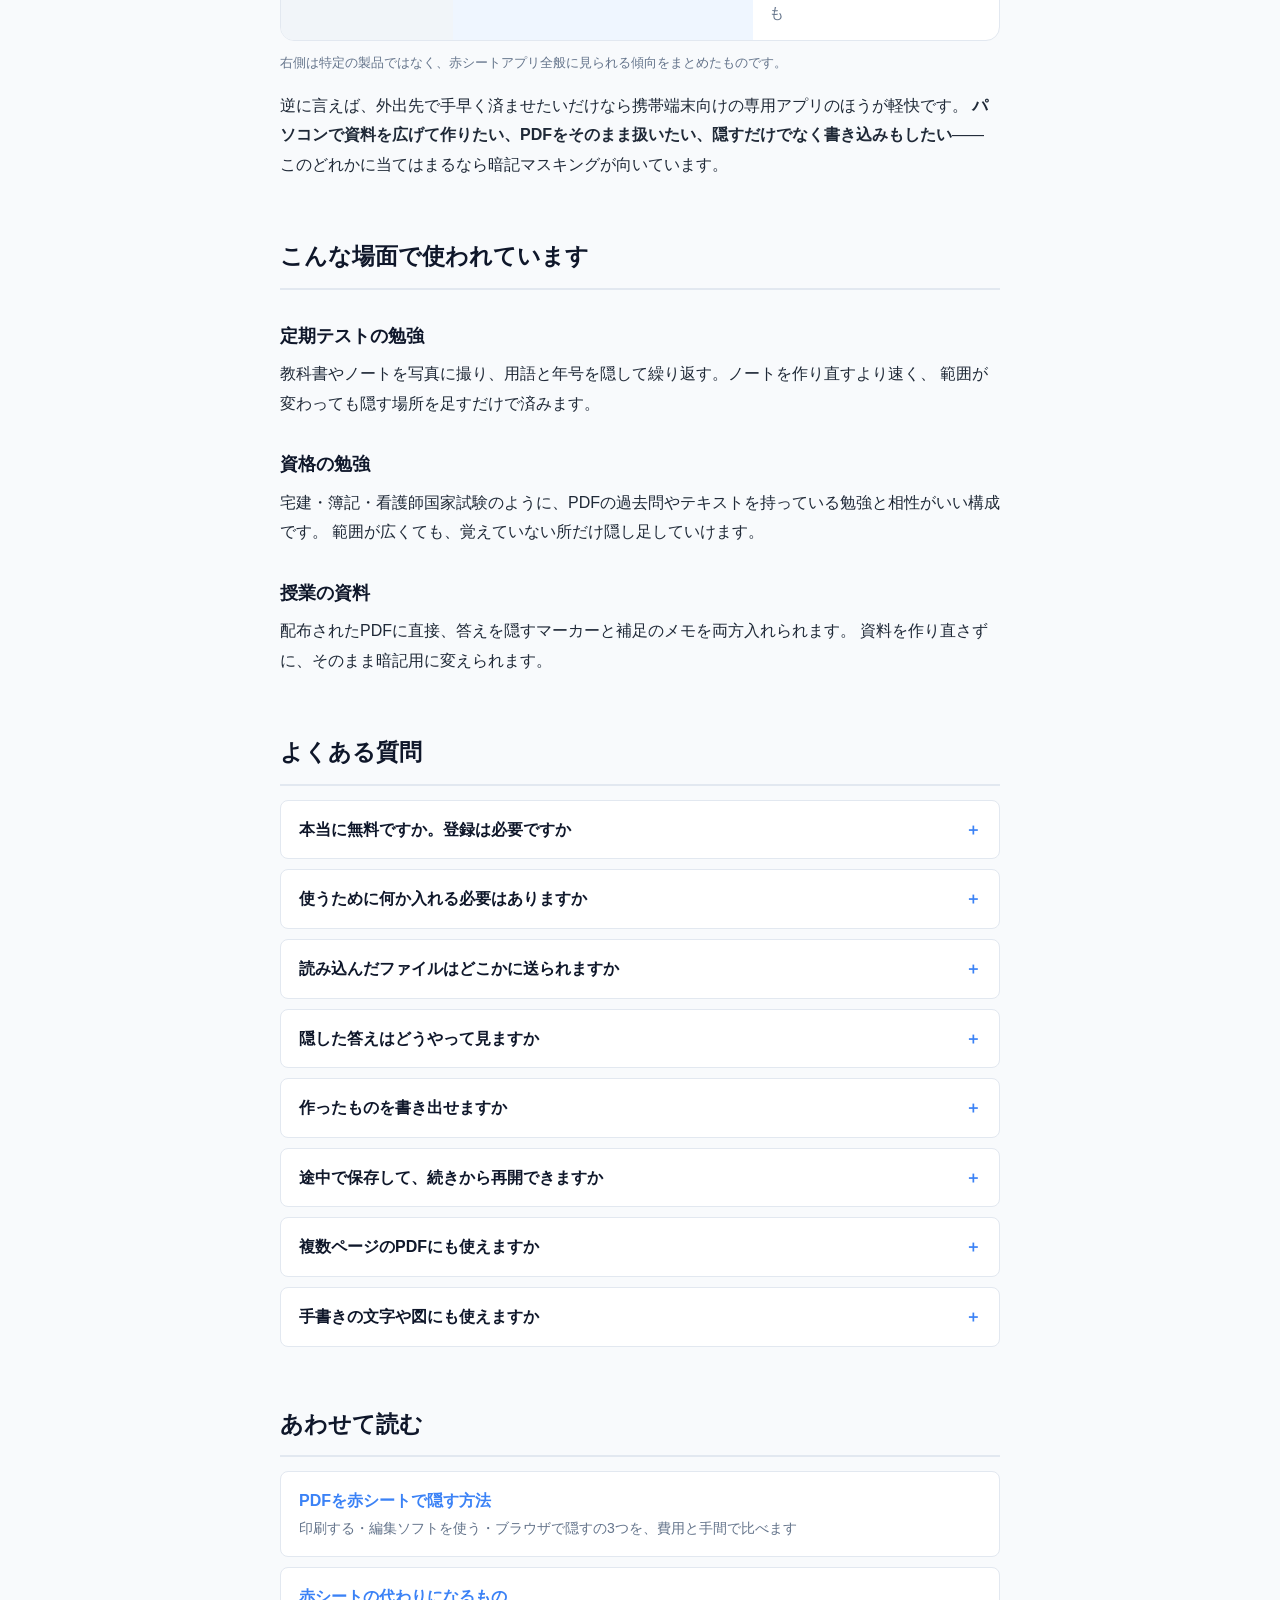
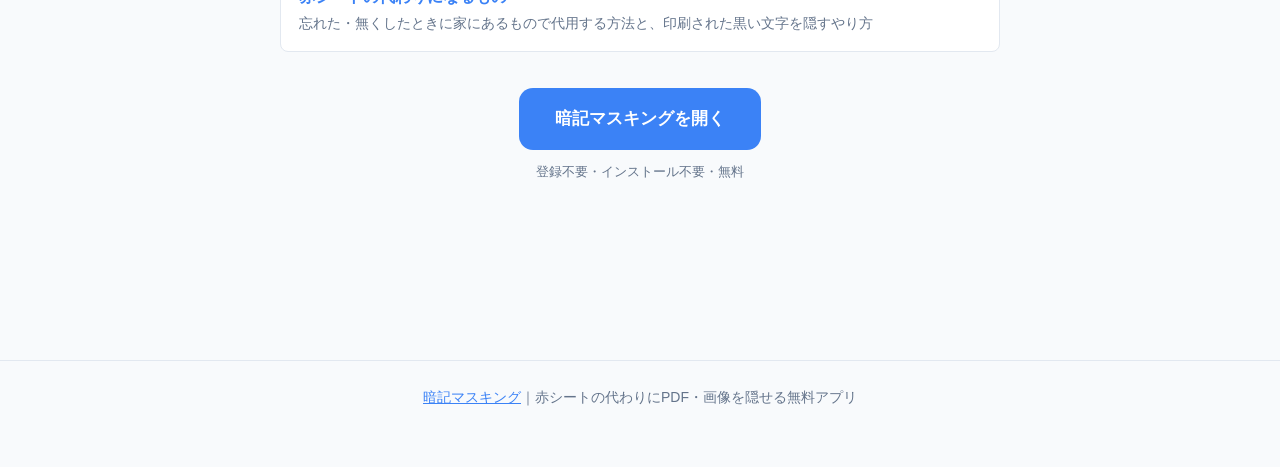
==== commit 1494b33f: "記事「赤シートの代わりになるもの」を追加 /guide/red-sheet-alternative/ を新規追加。 家にあるもので代用する5つ、赤シートが黒い文字には効かない理由、 画面の上で隠すやり" ====
--- a/guide/index.html
+++ b/guide/index.html
@@ -480,6 +480,10 @@
     <li>
       <a href="/guide/pdf-red-sheet/">PDFを赤シートで隠す方法</a>
       <span>印刷する・編集ソフトを使う・ブラウザで隠すの3つを、費用と手間で比べます</span>
+    </li>
+    <li>
+      <a href="/guide/red-sheet-alternative/">赤シートの代わりになるもの</a>
+      <span>忘れた・無くしたときに家にあるもので代用する方法と、印刷された黒い文字を隠すやり方</span>
     </li>
   </ul>
 
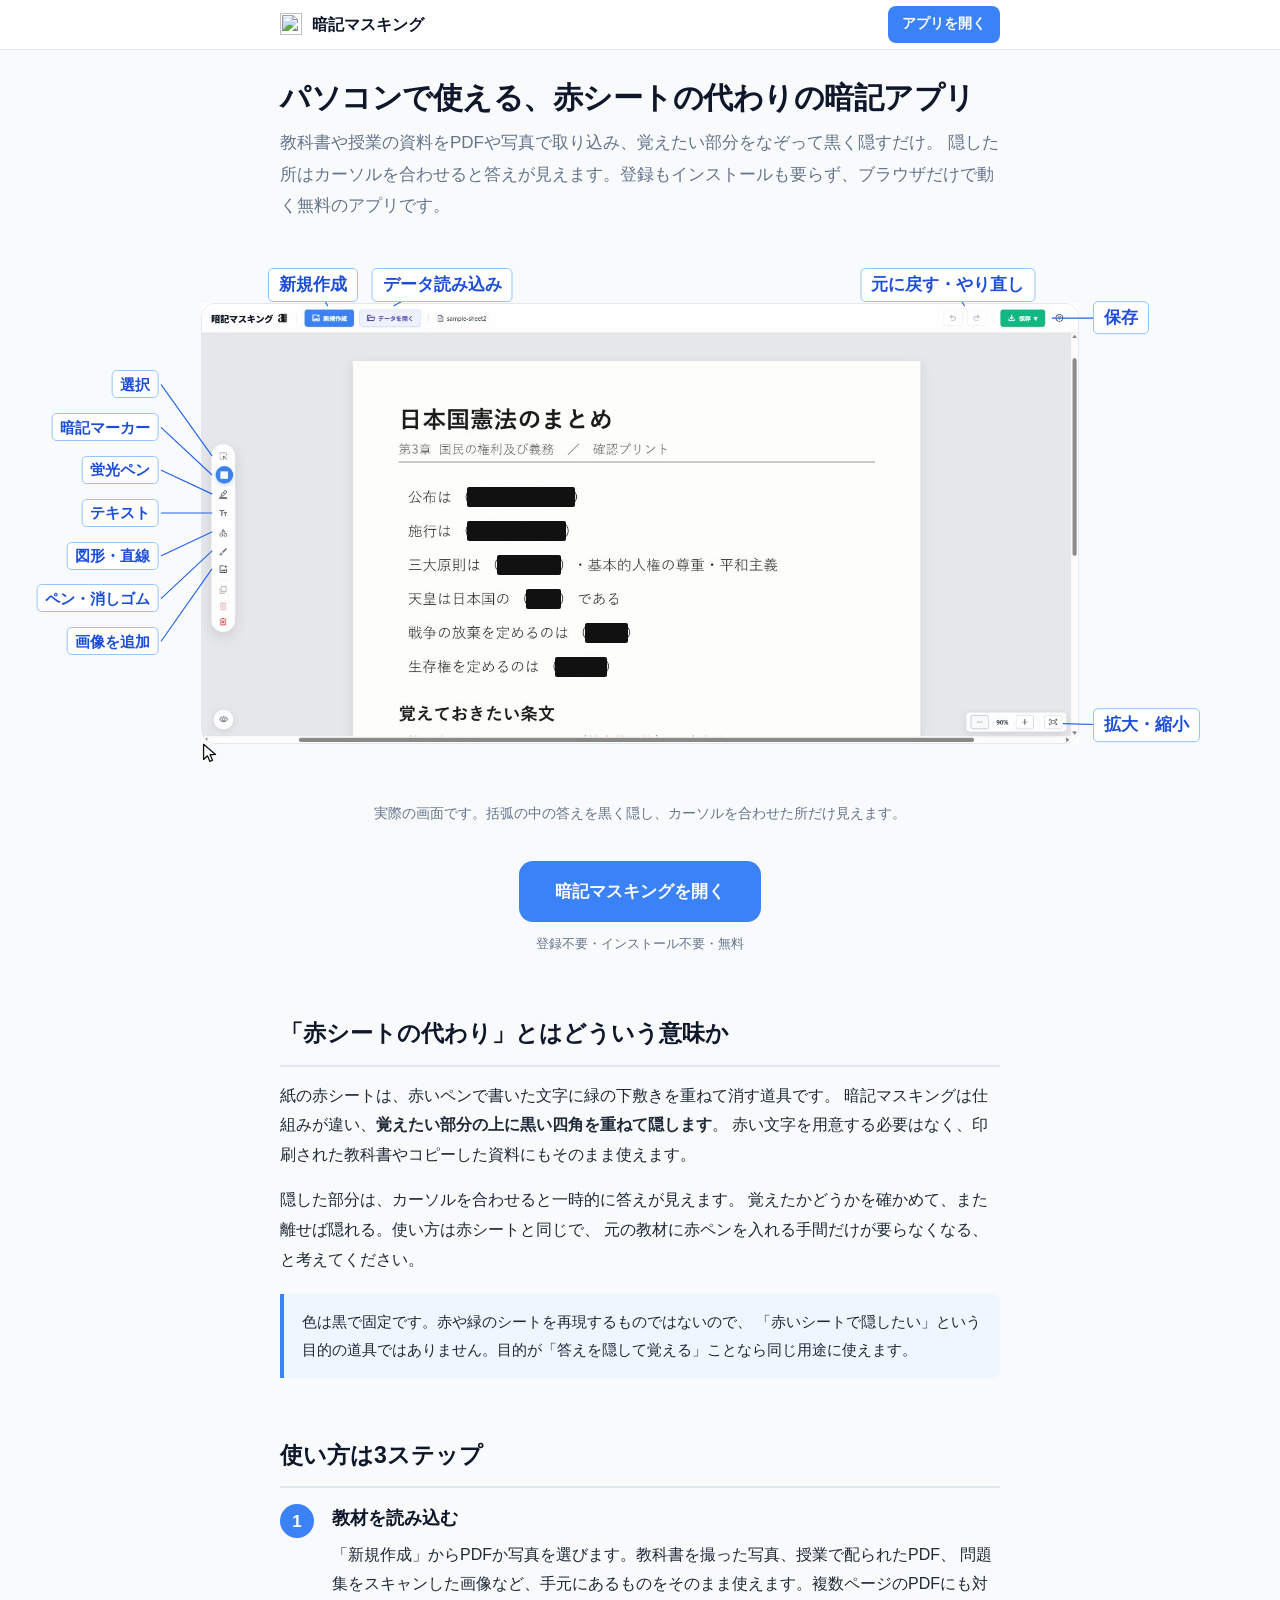
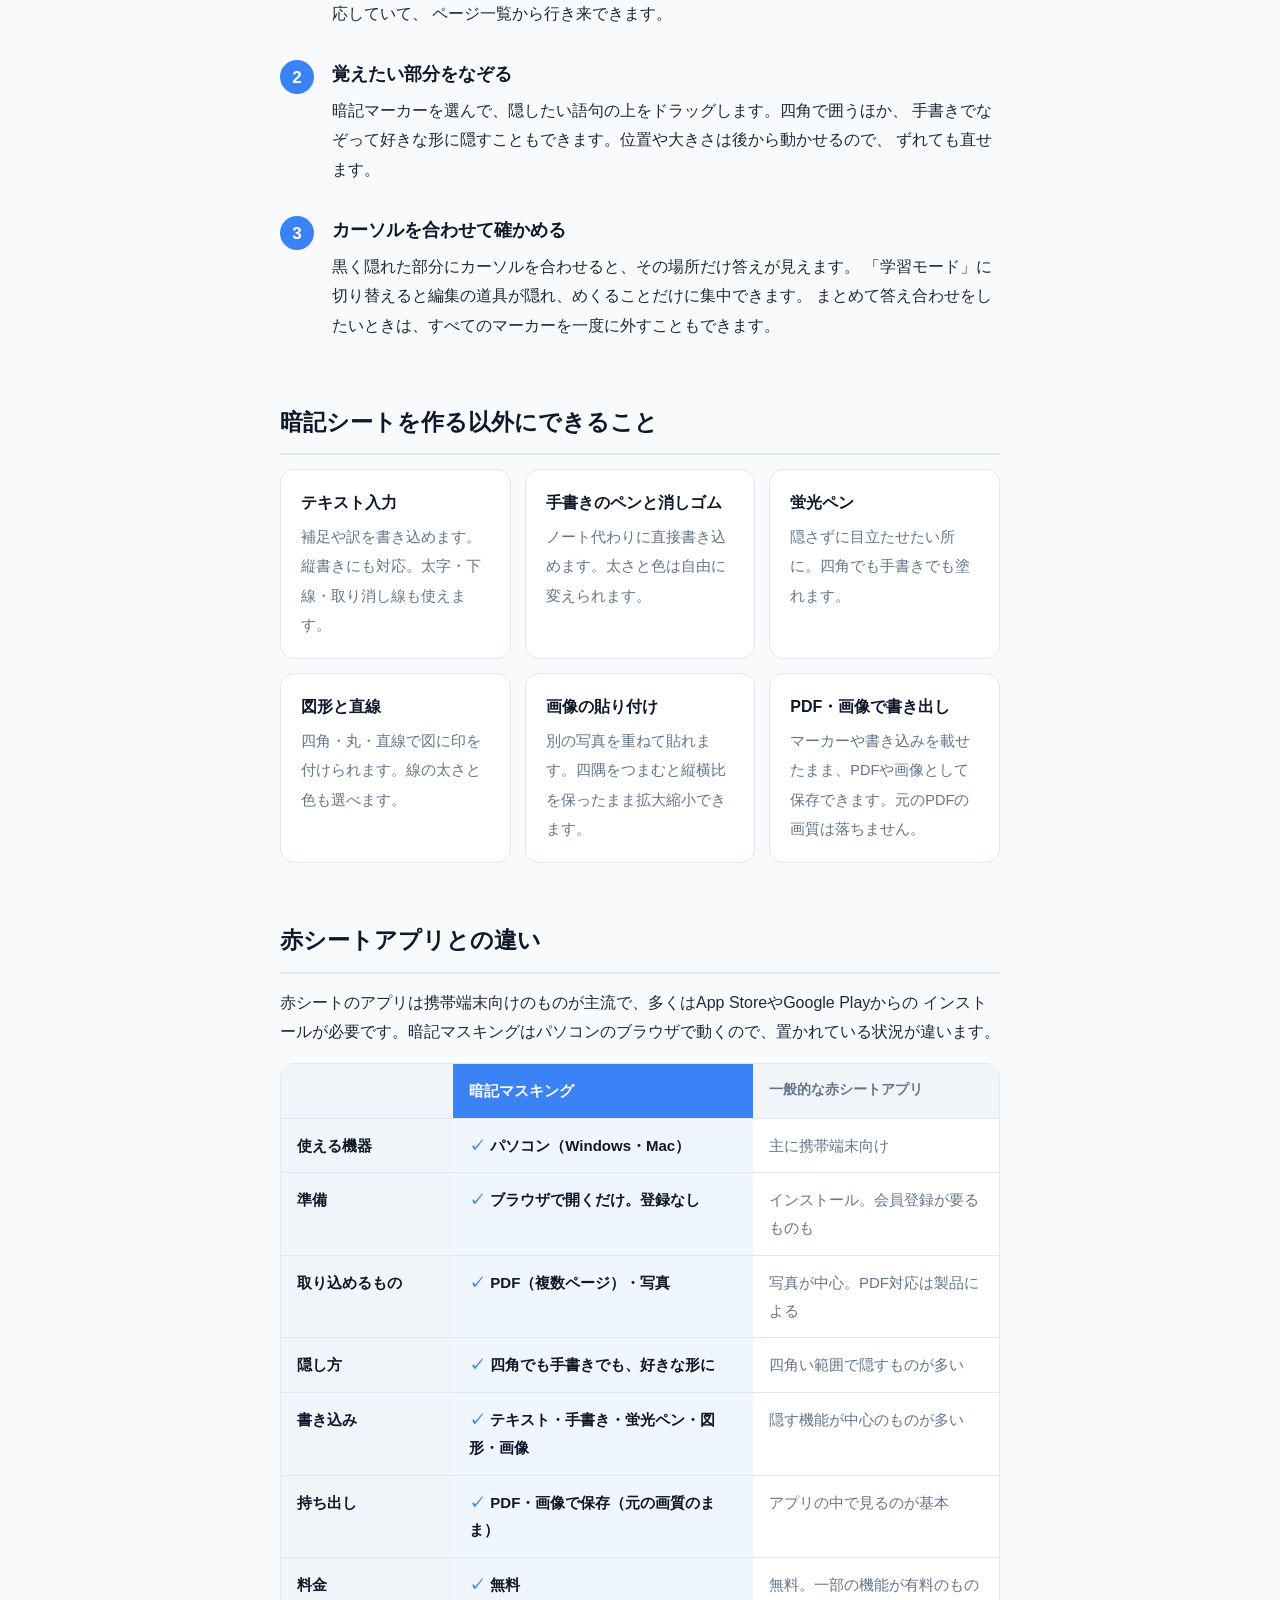
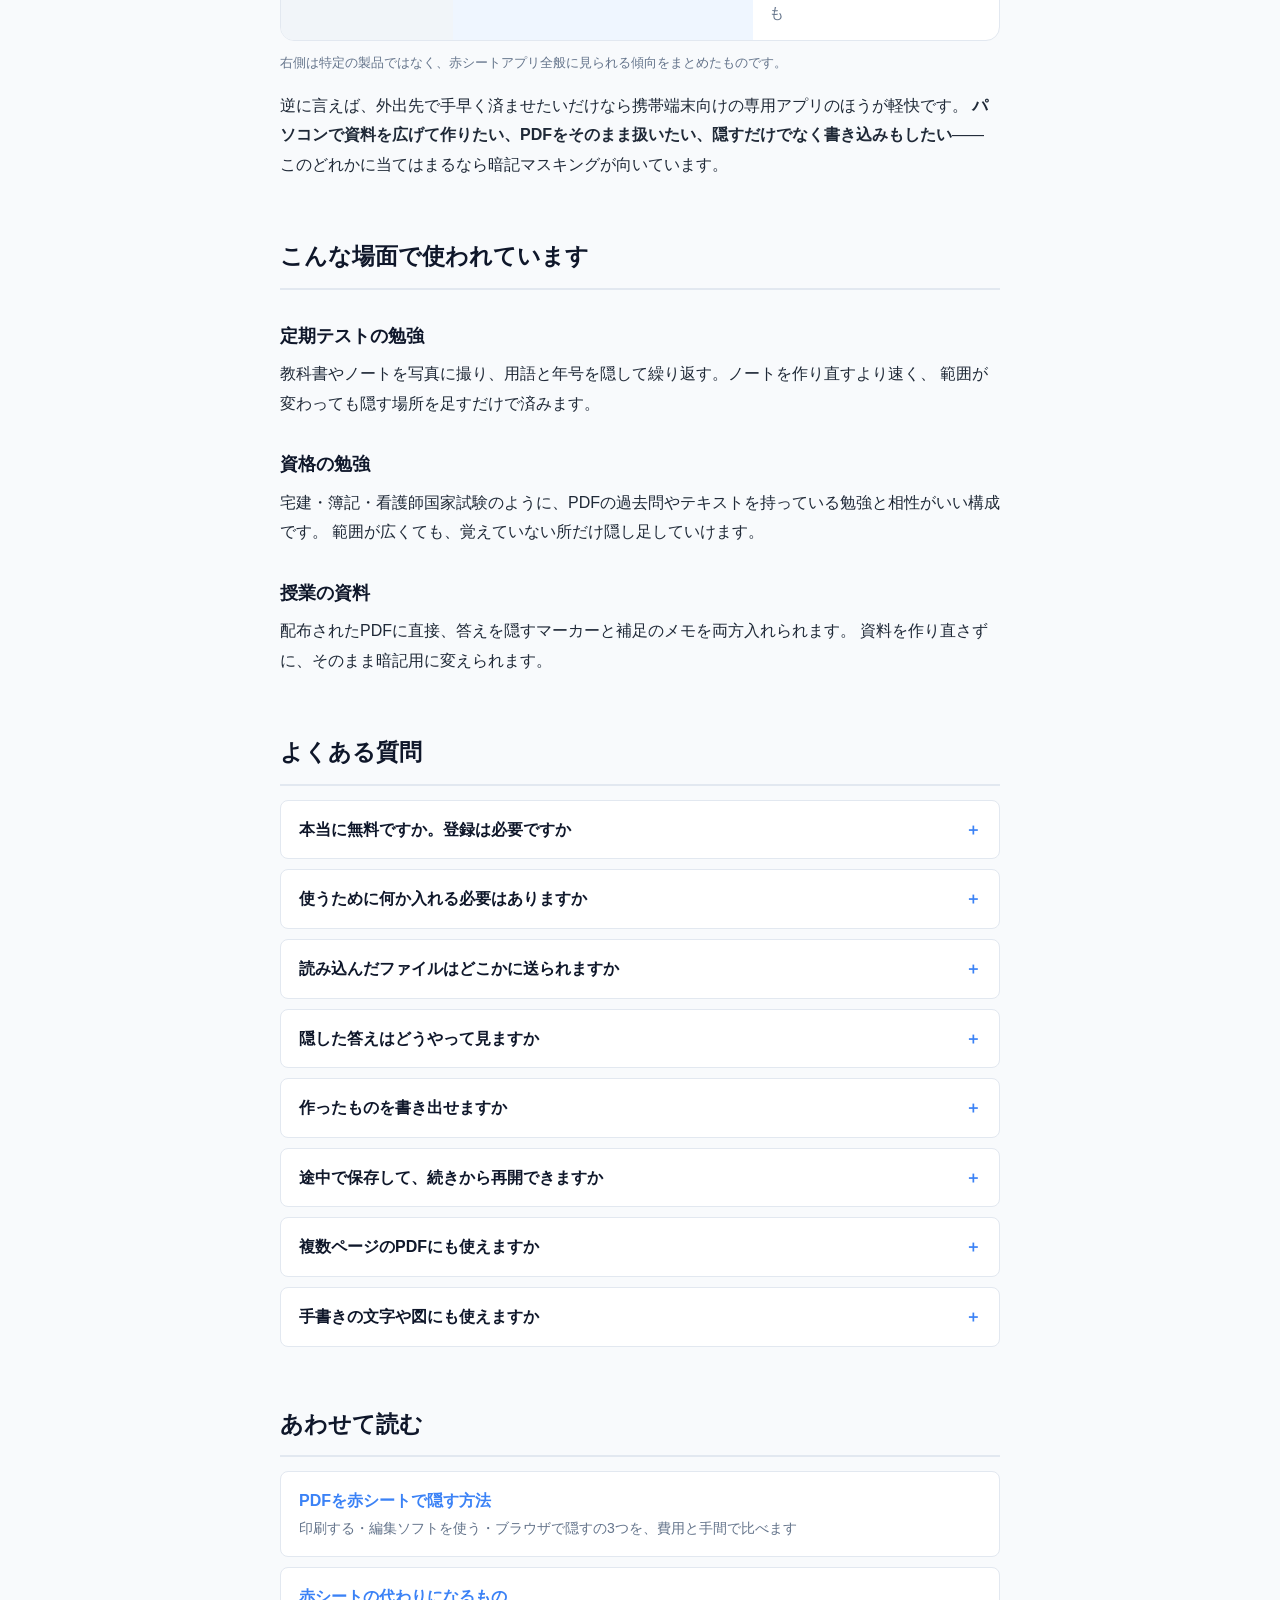
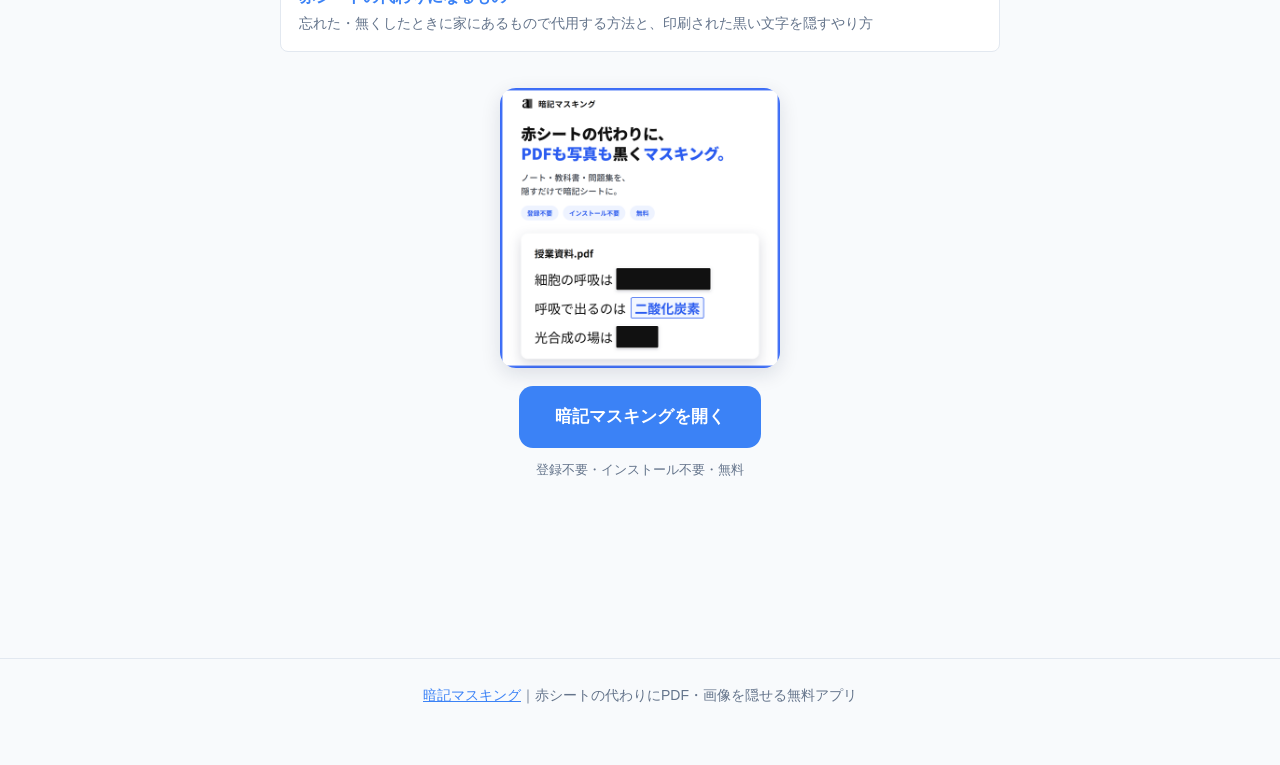
==== commit faf6becc: "検索結果用の正方形の紹介画像を追加し、代表画像に指定 - card.png（1200x1200）を新規追加。文言は ogp.png に揃え、「黒塗り」は「黒くマスキング」へ - guide の3ページ" ====
--- a/guide/index.html
+++ b/guide/index.html
@@ -3,13 +3,14 @@
 <head>
 <meta charset="UTF-8">
 <meta name="viewport" content="width=device-width, initial-scale=1.0">
-<title>暗記マスキングの使い方｜赤シートの代わりにPDFや写真を隠して暗記する方法</title>
+<meta name="robots" content="index, follow, max-image-preview:large, max-snippet:-1, max-video-preview:-1">
+<title>暗記マスキングの使い方｜赤シートの代わりにPDFや写真を隠して暗記できる無料アプリ</title>
 <meta name="description" content="赤シートの代わりに、パソコンのブラウザだけで暗記シートを作る方法。教科書や授業の資料のPDF・写真を取り込み、覚えたい部分をなぞって黒く隠すだけ。テキスト入力・手書き・蛍光ペンでの書き込みや、PDFでの書き出しまで解説します。登録・インストール不要、無料。">
 <link rel="canonical" href="https://ankimasking.com/guide/">
 
 <meta property="og:url" content="https://ankimasking.com/guide/">
 <meta property="og:type" content="article">
-<meta property="og:title" content="暗記マスキングの使い方｜赤シートの代わりにPDFや写真を隠して暗記する方法">
+<meta property="og:title" content="暗記マスキングの使い方｜赤シートの代わりにPDFや写真を隠して暗記できる無料アプリ">
 <meta property="og:description" content="教科書や授業の資料のPDF・写真を取り込み、覚えたい部分をなぞって黒く隠すだけ。パソコンのブラウザだけで暗記シートが作れます。登録・インストール不要、無料。">
 <meta property="og:site_name" content="暗記マスキング">
 <meta property="og:locale" content="ja_JP">
@@ -84,6 +85,7 @@
   }
   .cta a:hover { background: var(--c-accent-hover); }
   .cta small { display: block; margin-top: 10px; color: var(--c-text-muted); font-size: 13px; }
+  .cta-card { display:block; width:100%; max-width:280px; height:auto; margin:0 auto 18px; border-radius:16px; box-shadow:0 6px 20px rgba(17,24,60,.12); }
 
   /* 手順 */
   ol.steps { list-style: none; padding: 0; margin: 0; counter-reset: s; }
@@ -488,6 +490,8 @@
   </ul>
 
   <div class="cta">
+    <img class="cta-card" src="/card.png" width="1200" height="1200" loading="lazy"
+         alt="暗記マスキングの紹介。赤シートの代わりに、PDFも写真も黒くマスキングして暗記シートを作れる無料のウェブアプリ。">
     <a href="/">暗記マスキングを開く</a>
     <small>登録不要・インストール不要・無料</small>
   </div>
@@ -504,6 +508,8 @@
   "@graph": [
     {
       "@type": "SoftwareApplication",
+      "screenshot": { "@type": "ImageObject", "url": "https://ankimasking.com/guide/screenshot-anim.jpg", "width": 1564, "height": 784 },
+      "image": ["https://ankimasking.com/card.png", "https://ankimasking.com/guide/screenshot-anim.jpg"],
       "name": "暗記マスキング",
       "url": "https://ankimasking.com/",
       "applicationCategory": "EducationalApplication",
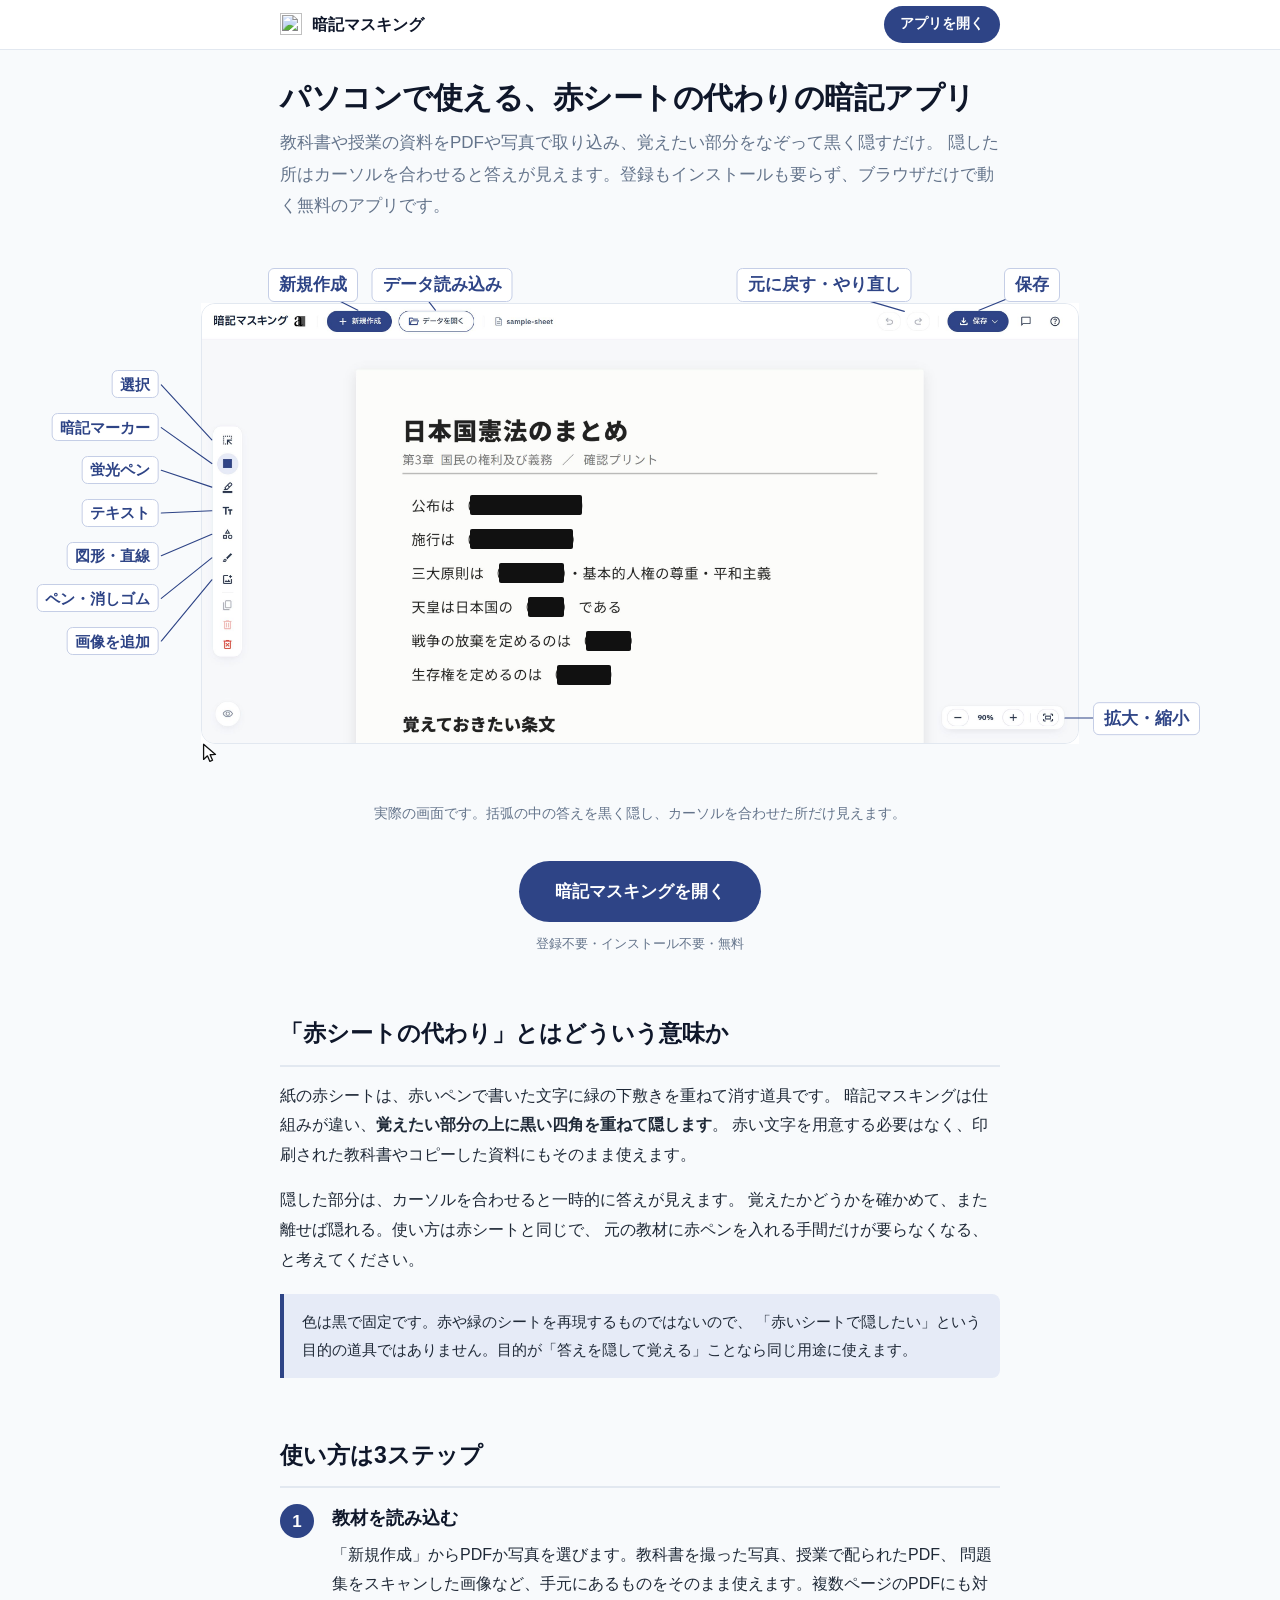
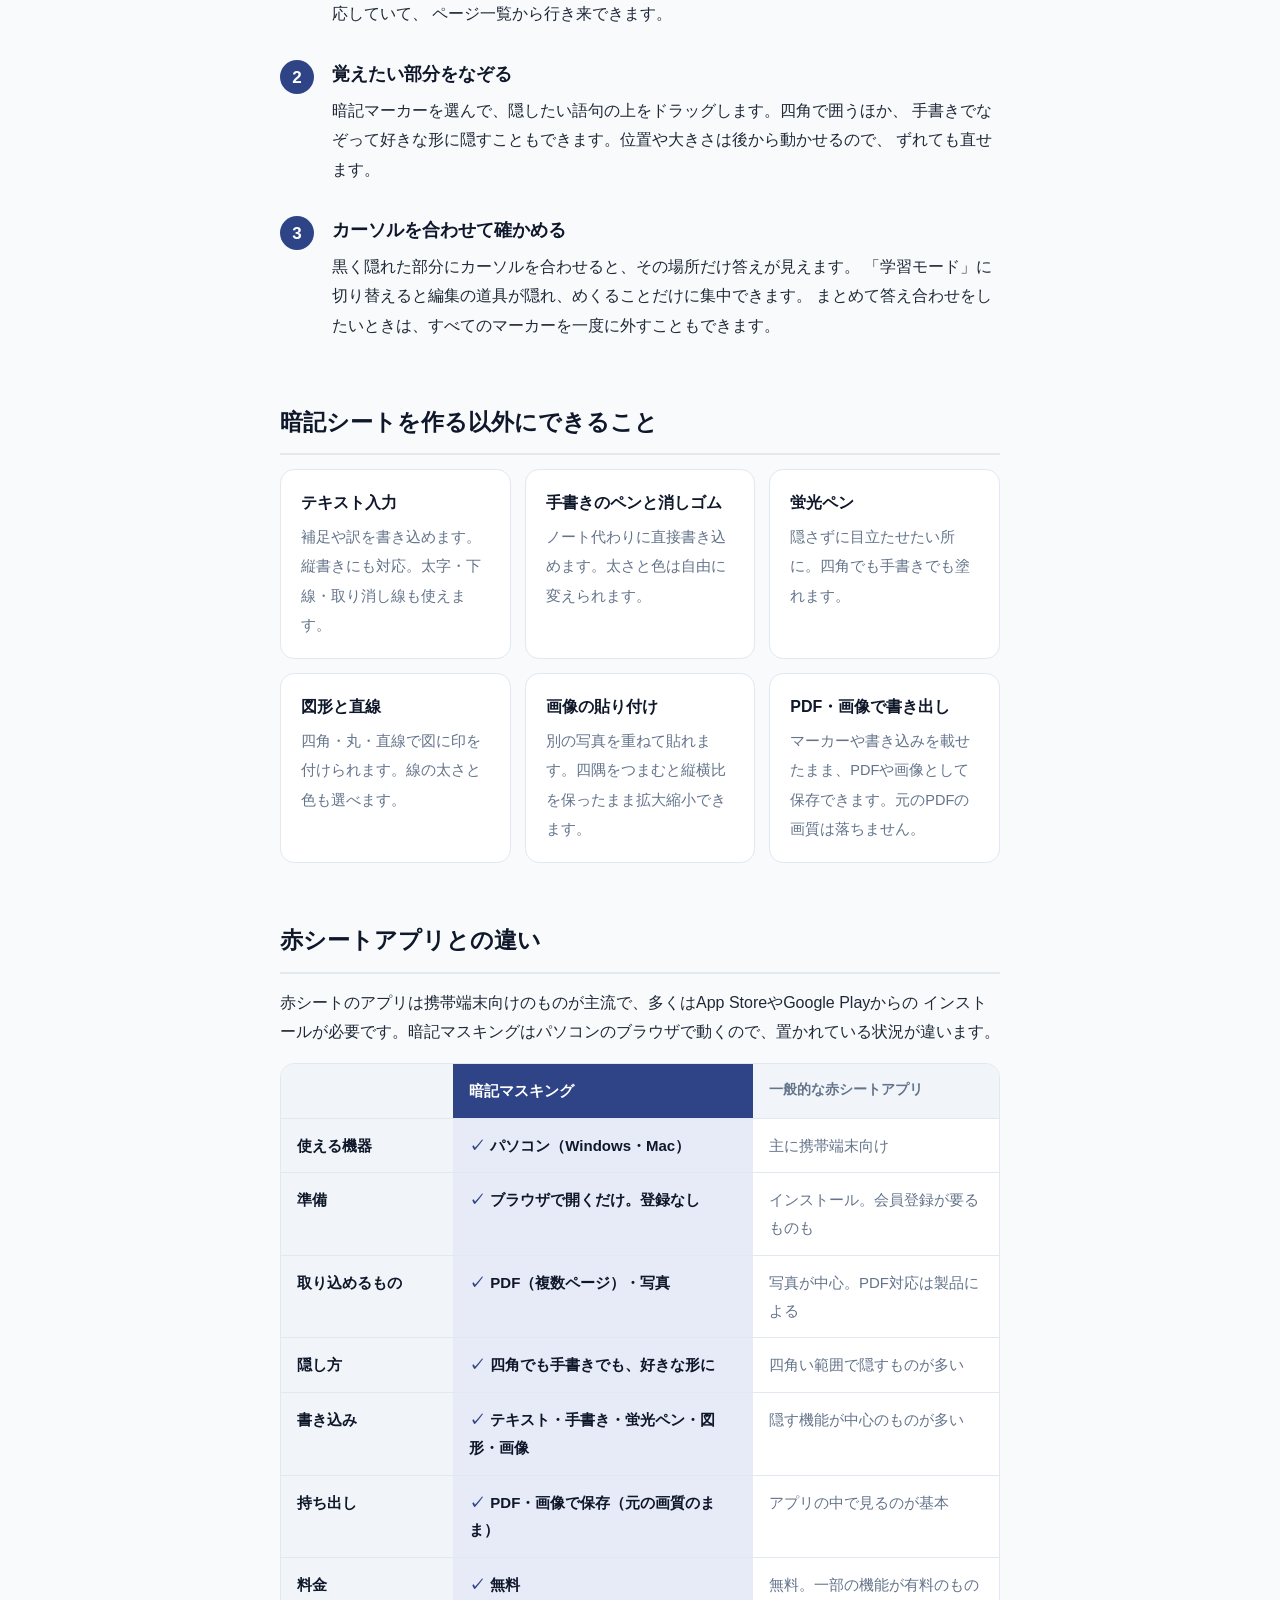
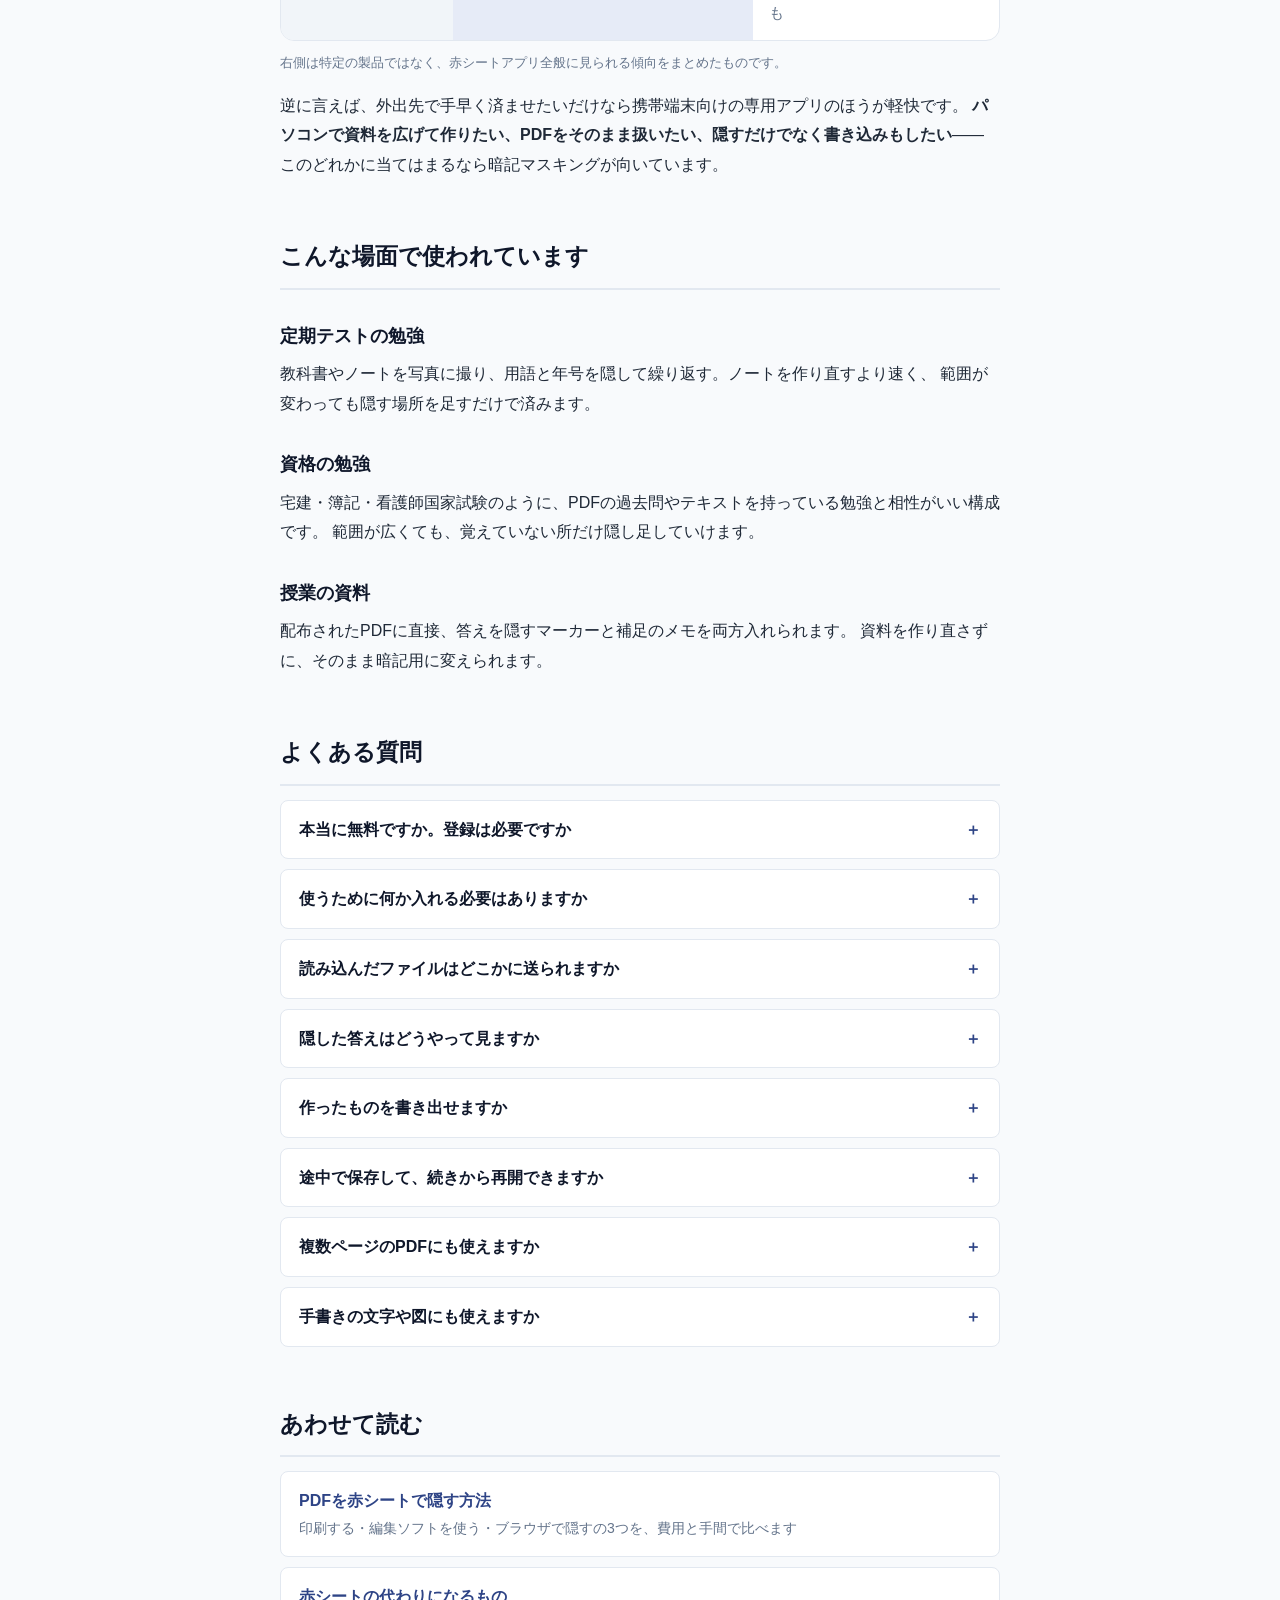
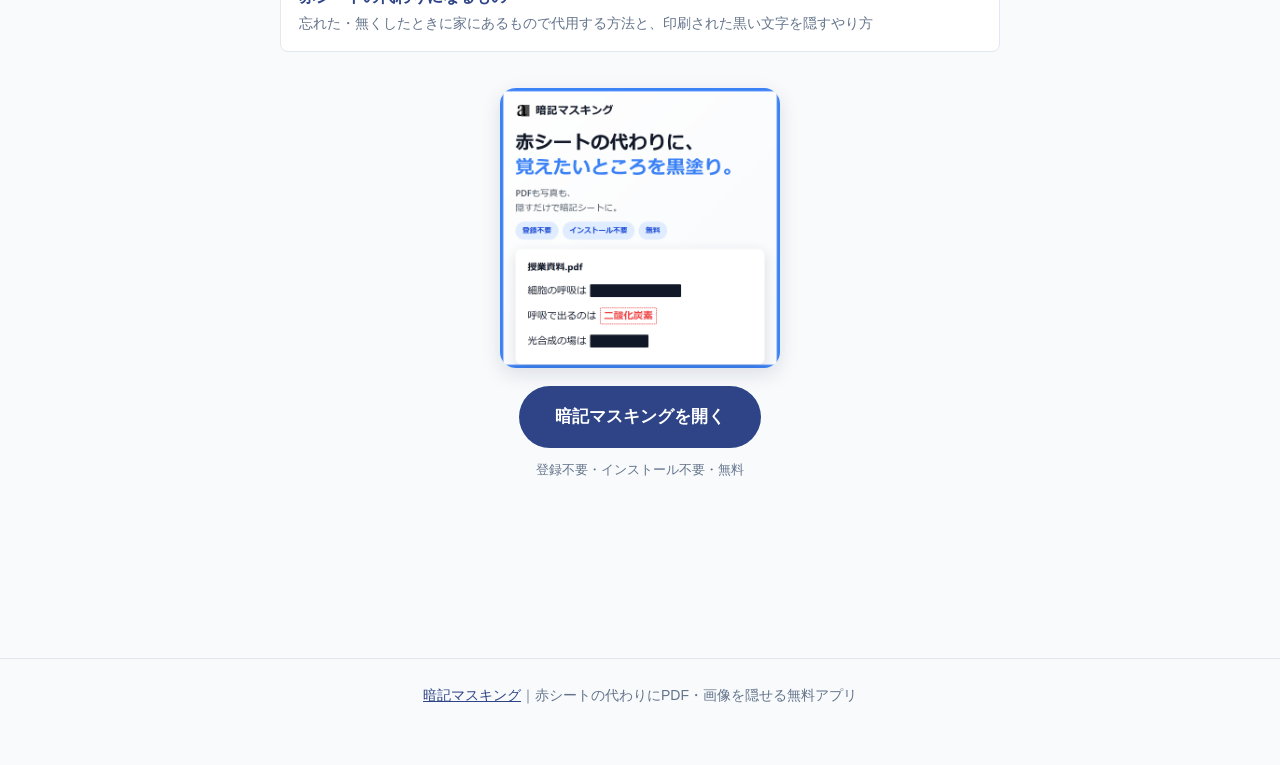
==== commit c69368c9: "見た目を作り替える（白い地・紺の丸いボタン）、倍率を打ち込めるようにする、説明の絵を撮り直す - 色・角丸・影の決め所を紺の配色に替え、すりガラス・光る縁・浮く動きをやめる - 強調は新規作成と保存の" ====
--- a/guide/index.html
+++ b/guide/index.html
@@ -4,14 +4,14 @@
 <meta charset="UTF-8">
 <meta name="viewport" content="width=device-width, initial-scale=1.0">
 <meta name="robots" content="index, follow, max-image-preview:large, max-snippet:-1, max-video-preview:-1">
-<title>暗記マスキングの使い方｜赤シートの代わりにPDFや写真を隠して暗記できる無料アプリ</title>
-<meta name="description" content="赤シートの代わりに、パソコンのブラウザだけで暗記シートを作る方法。教科書や授業の資料のPDF・写真を取り込み、覚えたい部分をなぞって黒く隠すだけ。テキスト入力・手書き・蛍光ペンでの書き込みや、PDFでの書き出しまで解説します。登録・インストール不要、無料。">
+<title>暗記マスキングの使い方｜ブラウザで暗記シートを作る（無料・登録不要）</title>
+<meta name="description" content="ブラウザだけで使える無料の暗記アプリです。教科書や授業の資料のPDF・写真を取り込み、覚えたい部分を黒く隠すだけ。赤シートの代わりにテスト勉強へ。書き込みやPDFでの書き出しまで解説します。">
 <link rel="canonical" href="https://ankimasking.com/guide/">
 
 <meta property="og:url" content="https://ankimasking.com/guide/">
 <meta property="og:type" content="article">
-<meta property="og:title" content="暗記マスキングの使い方｜赤シートの代わりにPDFや写真を隠して暗記できる無料アプリ">
-<meta property="og:description" content="教科書や授業の資料のPDF・写真を取り込み、覚えたい部分をなぞって黒く隠すだけ。パソコンのブラウザだけで暗記シートが作れます。登録・インストール不要、無料。">
+<meta property="og:title" content="暗記マスキングの使い方｜ブラウザで暗記シートを作る（無料・登録不要）">
+<meta property="og:description" content="ブラウザだけで使える無料の暗記アプリです。教科書や授業の資料のPDF・写真を取り込み、覚えたい部分を黒く隠すだけ。赤シートの代わりにテスト勉強へ。書き込みやPDFでの書き出しまで解説します。">
 <meta property="og:site_name" content="暗記マスキング">
 <meta property="og:locale" content="ja_JP">
 <meta property="og:image" content="https://ankimasking.com/ogp.png">
@@ -26,15 +26,16 @@
   :root {
     --c-bg: #f8fafc; --c-surface: #ffffff; --c-surface-2: #f1f5f9;
     --c-text: #1f2937; --c-text-strong: #0f172a; --c-text-muted: #64748b;
-    --c-border: #e2e8f0; --c-accent: #3b82f6; --c-accent-hover: #2563eb;
-    --c-accent-tint: #eff6ff; --c-on-accent: #ffffff;
+    --c-border: #e2e8f0; --c-accent: #2e4486; --c-accent-hover: #24386f;
+    --c-accent-tint: #e6ebf7; --c-on-accent: #ffffff;
     --r-md: 8px; --r-lg: 14px;
   }
   @media (prefers-color-scheme: dark) {
     :root {
       --c-bg: #0f1115; --c-surface: #1f2228; --c-surface-2: #262a31;
       --c-text: #e5e7eb; --c-text-strong: #f9fafb; --c-text-muted: #9ca3af;
-      --c-border: #333842; --c-accent-tint: #1e3a5f;
+      --c-border: #333842; --c-accent-tint: #243154;
+      --c-accent: #4a64b8; --c-accent-hover: #5872c6;
     }
   }
   * { box-sizing: border-box; }
@@ -60,7 +61,7 @@
   .site-header .spacer { flex: 1; }
   .btn-app {
     background: var(--c-accent); color: var(--c-on-accent); text-decoration: none;
-    font-weight: 700; font-size: 13.5px; padding: 6px 14px; border-radius: var(--r-md);
+    font-weight: 700; font-size: 13.5px; padding: 6px 16px; border-radius: 999px;
     white-space: nowrap;
   }
   .btn-app:hover { background: var(--c-accent-hover); }
@@ -81,7 +82,7 @@
   .cta a {
     display: inline-block; background: var(--c-accent); color: var(--c-on-accent);
     text-decoration: none; font-weight: 800; font-size: 17px;
-    padding: 15px 36px; border-radius: var(--r-lg);
+    padding: 15px 36px; border-radius: 999px;
   }
   .cta a:hover { background: var(--c-accent-hover); }
   .cta small { display: block; margin-top: 10px; color: var(--c-text-muted); font-size: 13px; }
@@ -189,8 +190,8 @@
   .demo .cal {
     position: absolute; z-index: 2; white-space: nowrap;
     font-size: 11px; font-size: 1.9cqw; line-height: 1.3; font-weight: 700;
-    color: #1d4ed8; background: var(--c-surface);
-    border: 1px solid #93c5fd; border-radius: 5px; padding: .3em .6em;
+    color: #2e4486; background: var(--c-surface);
+    border: 1px solid #c5cee6; border-radius: 6px; padding: .3em .6em;
   }
   /* 左の道具の名前。段が細かいので、字を小さくして各段の高さに収める */
   .demo .cal-t {
@@ -240,15 +241,15 @@
   }
   .demo .cursor { animation: cursor 5.6s infinite; }
   @keyframes cursor {
-    0% { left: 46.137%; top: 74.8014%; }
-    19.643%, 24.99% { left: 36.4215%; top: 43.9579%; }
-    25% { left: 36.4215%; top: 43.9579%; }
-    44.643%, 49.99% { left: 35.9514%; top: 51.6688%; }
-    50% { left: 35.9514%; top: 51.6688%; }
-    69.643%, 74.99% { left: 37.3095%; top: 59.3796%; }
-    75% { left: 37.3095%; top: 59.3796%; }
-    94.643%, 99.99% { left: 46.137%; top: 74.8014%; }
-    100% { left: 46.137%; top: 74.8014%; }
+    0% { left: 46.4183%; top: 76.5731%; }
+    19.643%, 24.99% { left: 36.9677%; top: 45.8057%; }
+    25% { left: 36.9677%; top: 45.8057%; }
+    44.643%, 49.99% { left: 36.4682%; top: 53.4976%; }
+    50% { left: 36.4682%; top: 53.4976%; }
+    69.643%, 74.99% { left: 37.6201%; top: 61.1894%; }
+    75% { left: 37.6201%; top: 61.1894%; }
+    94.643%, 99.99% { left: 46.4183%; top: 76.5731%; }
+    100% { left: 46.4183%; top: 76.5731%; }
   }
 
   /* 動きを減らす設定の人には、隠したままの静止画として見せる */
@@ -298,17 +299,17 @@
   <figure class="shot">
    <div class="stage">
     <div class="demo">
-      <img src="screenshot-anim.jpg" width="1564" height="784" fetchpriority="high"
+      <img src="screenshot-demo.jpg" width="1564" height="784" fetchpriority="high"
            alt="暗記マスキングの画面。取り込んだ「日本国憲法のまとめ」の確認プリントで、括弧の中の重要語句が黒く塗りつぶされ、カーソルを合わせた所だけ赤い答えが見えている。">
-      <span class="m m1" style="left:30.3102%;top:41.6655%;width:12.2227%;height:4.5848%"></span>
-      <span class="m m2" style="left:30.3102%;top:49.3763%;width:11.2825%;height:4.5848%"></span>
-      <span class="m m3" style="left:33.6531%;top:57.0872%;width:7.3127%;height:4.5848%"></span>
-      <span class="m m4" style="left:36.9961%;top:64.7981%;width:3.9698%;height:4.5848%"></span>
-      <span class="m m5" style="left:43.682%;top:72.5089%;width:4.91%;height:4.5848%"></span>
-      <span class="m m6" style="left:40.339%;top:80.2198%;width:5.8502%;height:4.5848%"></span>
+      <span class="m m1" style="left:30.5977%;top:43.5098%;width:12.7401%;height:4.5918%"></span>
+      <span class="m m2" style="left:30.5977%;top:51.2017%;width:11.7411%;height:4.5918%"></span>
+      <span class="m m3" style="left:33.9166%;top:58.8935%;width:7.4069%;height:4.5918%"></span>
+      <span class="m m4" style="left:37.2364%;top:66.5854%;width:4.0871%;height:4.5918%"></span>
+      <span class="m m5" style="left:43.8752%;top:74.2772%;width:5.0861%;height:4.5918%"></span>
+      <span class="m m6" style="left:40.5554%;top:81.9691%;width:6.0851%;height:4.5918%"></span>
       <span class="cal" style="left:12.79%;top:-7.9%;transform:translateX(-50%)">新規作成</span>
       <span class="cal" style="left:27.49%;top:-7.9%;transform:translateX(-50%)">データ読み込み</span>
-      <span class="cal" style="left:85.04%;top:-7.9%;transform:translateX(-50%)">元に戻す・やり直し</span>
+      <span class="cal" style="left:70.97%;top:-7.9%;transform:translateX(-50%)">元に戻す・やり直し</span>
       <span class="cal cal-t" style="left:-4.8%;top:18.458%;transform:translate(-100%,-50%)">選択</span>
       <span class="cal cal-t" style="left:-4.8%;top:28.152%;transform:translate(-100%,-50%)">暗記マーカー</span>
       <span class="cal cal-t" style="left:-4.8%;top:37.846%;transform:translate(-100%,-50%)">蛍光ペン</span>
@@ -316,22 +317,22 @@
       <span class="cal cal-t" style="left:-4.8%;top:57.234%;transform:translate(-100%,-50%)">図形・直線</span>
       <span class="cal cal-t" style="left:-4.8%;top:66.928%;transform:translate(-100%,-50%)">ペン・消しゴム</span>
       <span class="cal cal-t" style="left:-4.8%;top:76.622%;transform:translate(-100%,-50%)">画像を追加</span>
-      <span class="cal" style="left:101.6%;top:3.3%;transform:translateY(-50%)">保存</span>
-      <span class="cal" style="left:101.6%;top:95.7%;transform:translateY(-50%)">拡大・縮小</span>
+      <span class="cal" style="left:94.63%;top:-7.9%;transform:translateX(-50%)">保存</span>
+      <span class="cal" style="left:101.6%;top:94.1964%;transform:translateY(-50%)">拡大・縮小</span>
       <svg class="cal-lines" viewBox="-391 -110 2346 1019" aria-hidden="true">
-        <g fill="none" stroke="#2563eb" stroke-width="2" stroke-linecap="round">
-          <path d="M212 -22 L226 4"/>
-          <path d="M392 -22 L344 4"/>
-          <path d="M1344 -22 L1360 4"/>
-          <path d="M-70 145 L20 271"/>
-          <path d="M-70 221 L20 305"/>
-          <path d="M-70 297 L20 339"/>
-          <path d="M-70 373 L20 373"/>
-          <path d="M-70 449 L20 407"/>
-          <path d="M-70 525 L20 441"/>
-          <path d="M-70 601 L20 473"/>
-          <path d="M1608 26 L1516 26"/>
-          <path d="M1608 750 L1536 748"/>
+        <g fill="none" stroke="#2e4486" stroke-width="2" stroke-linecap="round">
+          <path d="M212 -22 L280 12"/>
+          <path d="M392 -22 L418 12"/>
+          <path d="M1130 -22 L1253 14"/>
+          <path d="M-70 145 L20 243"/>
+          <path d="M-70 221 L20 285"/>
+          <path d="M-70 297 L20 327"/>
+          <path d="M-70 373 L20 369"/>
+          <path d="M-70 449 L20 411"/>
+          <path d="M-70 525 L20 453"/>
+          <path d="M-70 601 L20 492"/>
+          <path d="M1470 -22 L1386 12"/>
+          <path d="M1608 738 L1539 738"/>
         </g>
       </svg>
       <svg class="cursor" viewBox="0 0 24 24" aria-hidden="true">
@@ -508,8 +509,8 @@
   "@graph": [
     {
       "@type": "SoftwareApplication",
-      "screenshot": { "@type": "ImageObject", "url": "https://ankimasking.com/guide/screenshot-anim.jpg", "width": 1564, "height": 784 },
-      "image": ["https://ankimasking.com/card.png", "https://ankimasking.com/guide/screenshot-anim.jpg"],
+      "screenshot": { "@type": "ImageObject", "url": "https://ankimasking.com/guide/screenshot-demo.jpg", "width": 1564, "height": 784 },
+      "image": ["https://ankimasking.com/card.png", "https://ankimasking.com/guide/screenshot-demo.jpg"],
       "name": "暗記マスキング",
       "url": "https://ankimasking.com/",
       "applicationCategory": "EducationalApplication",
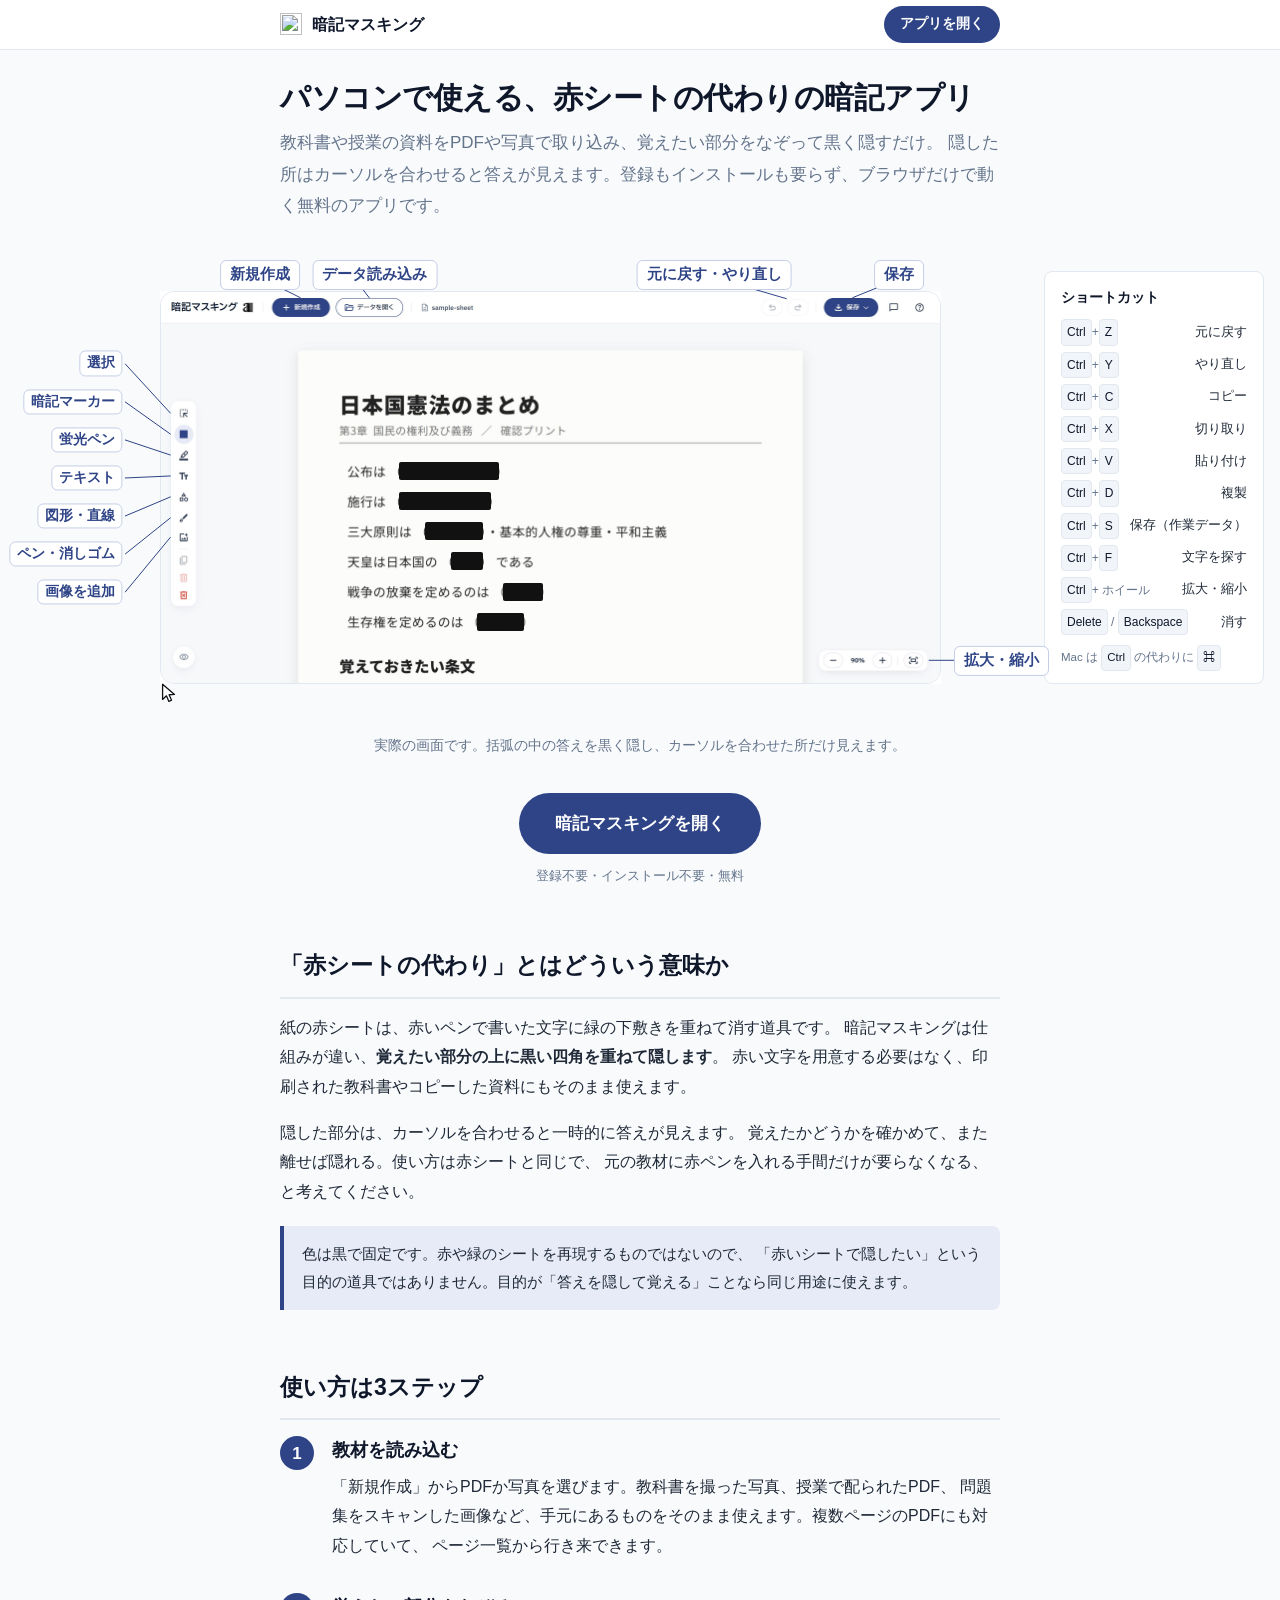
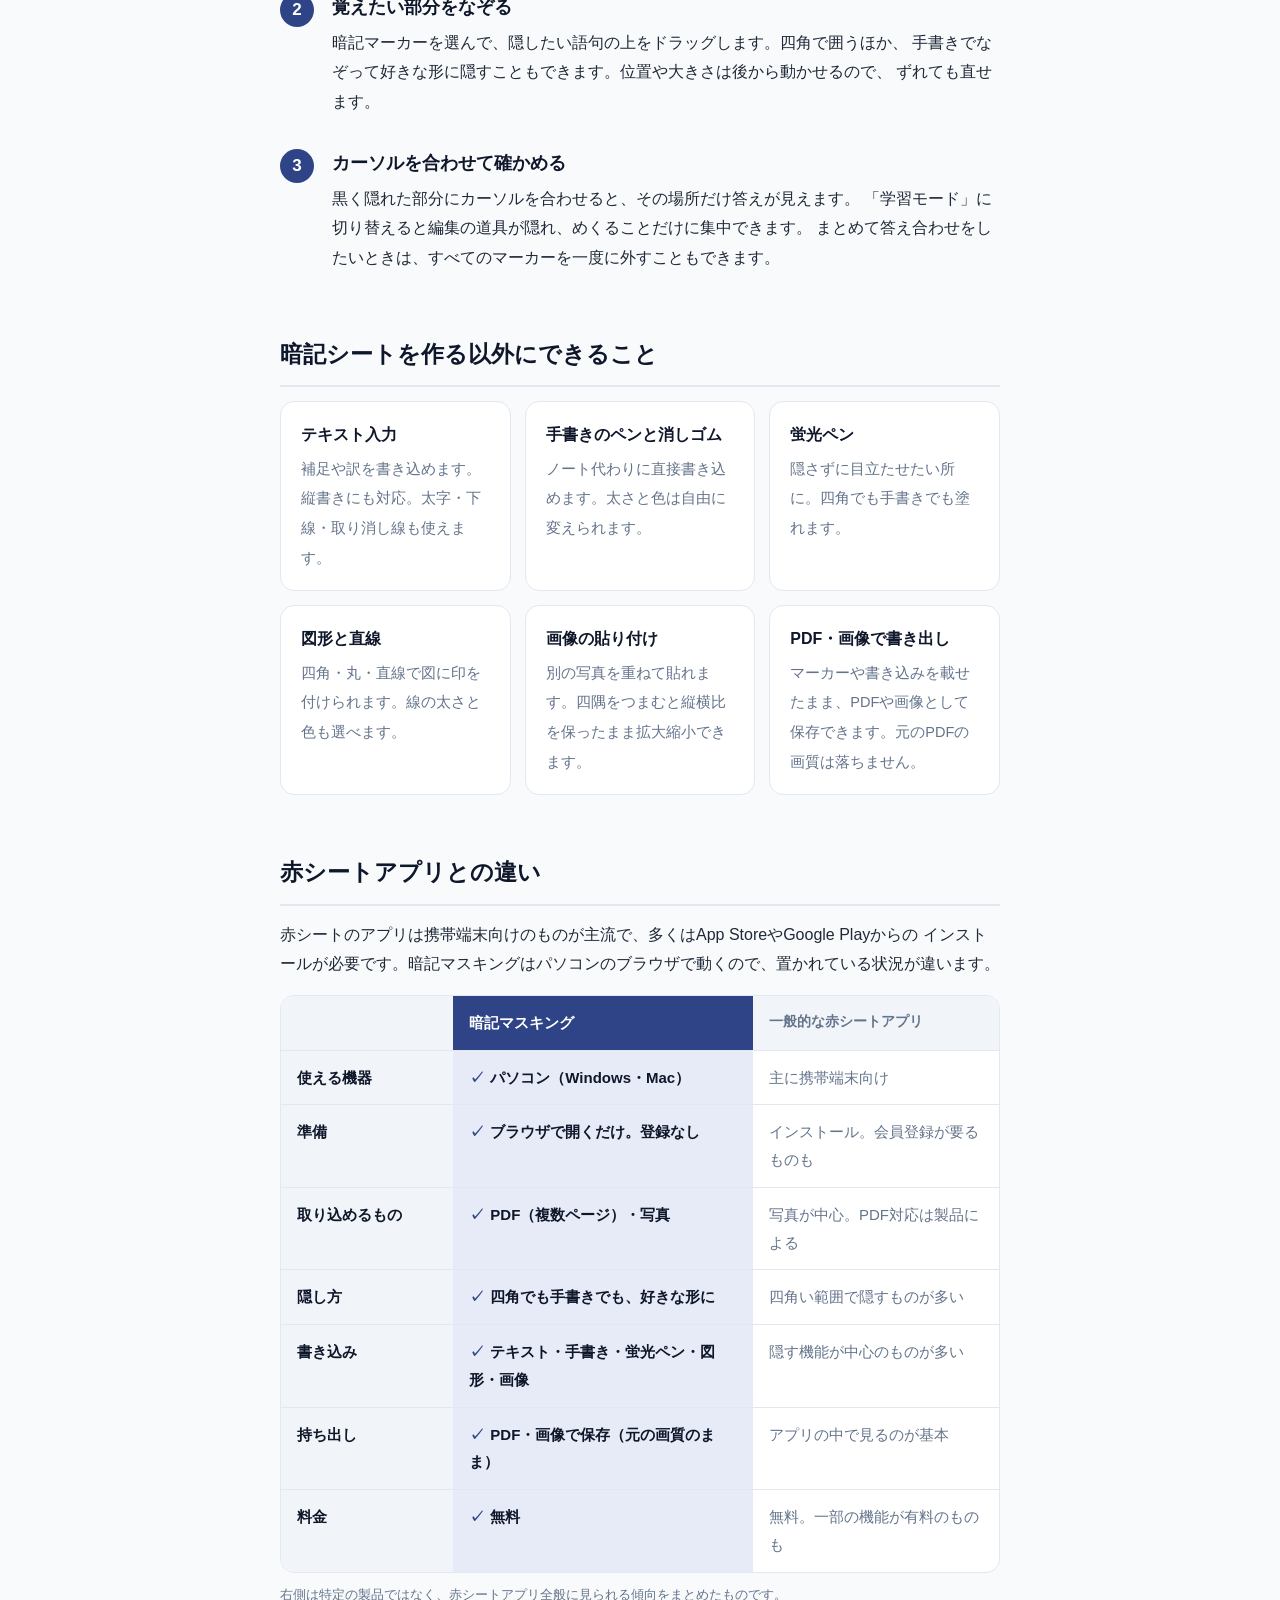
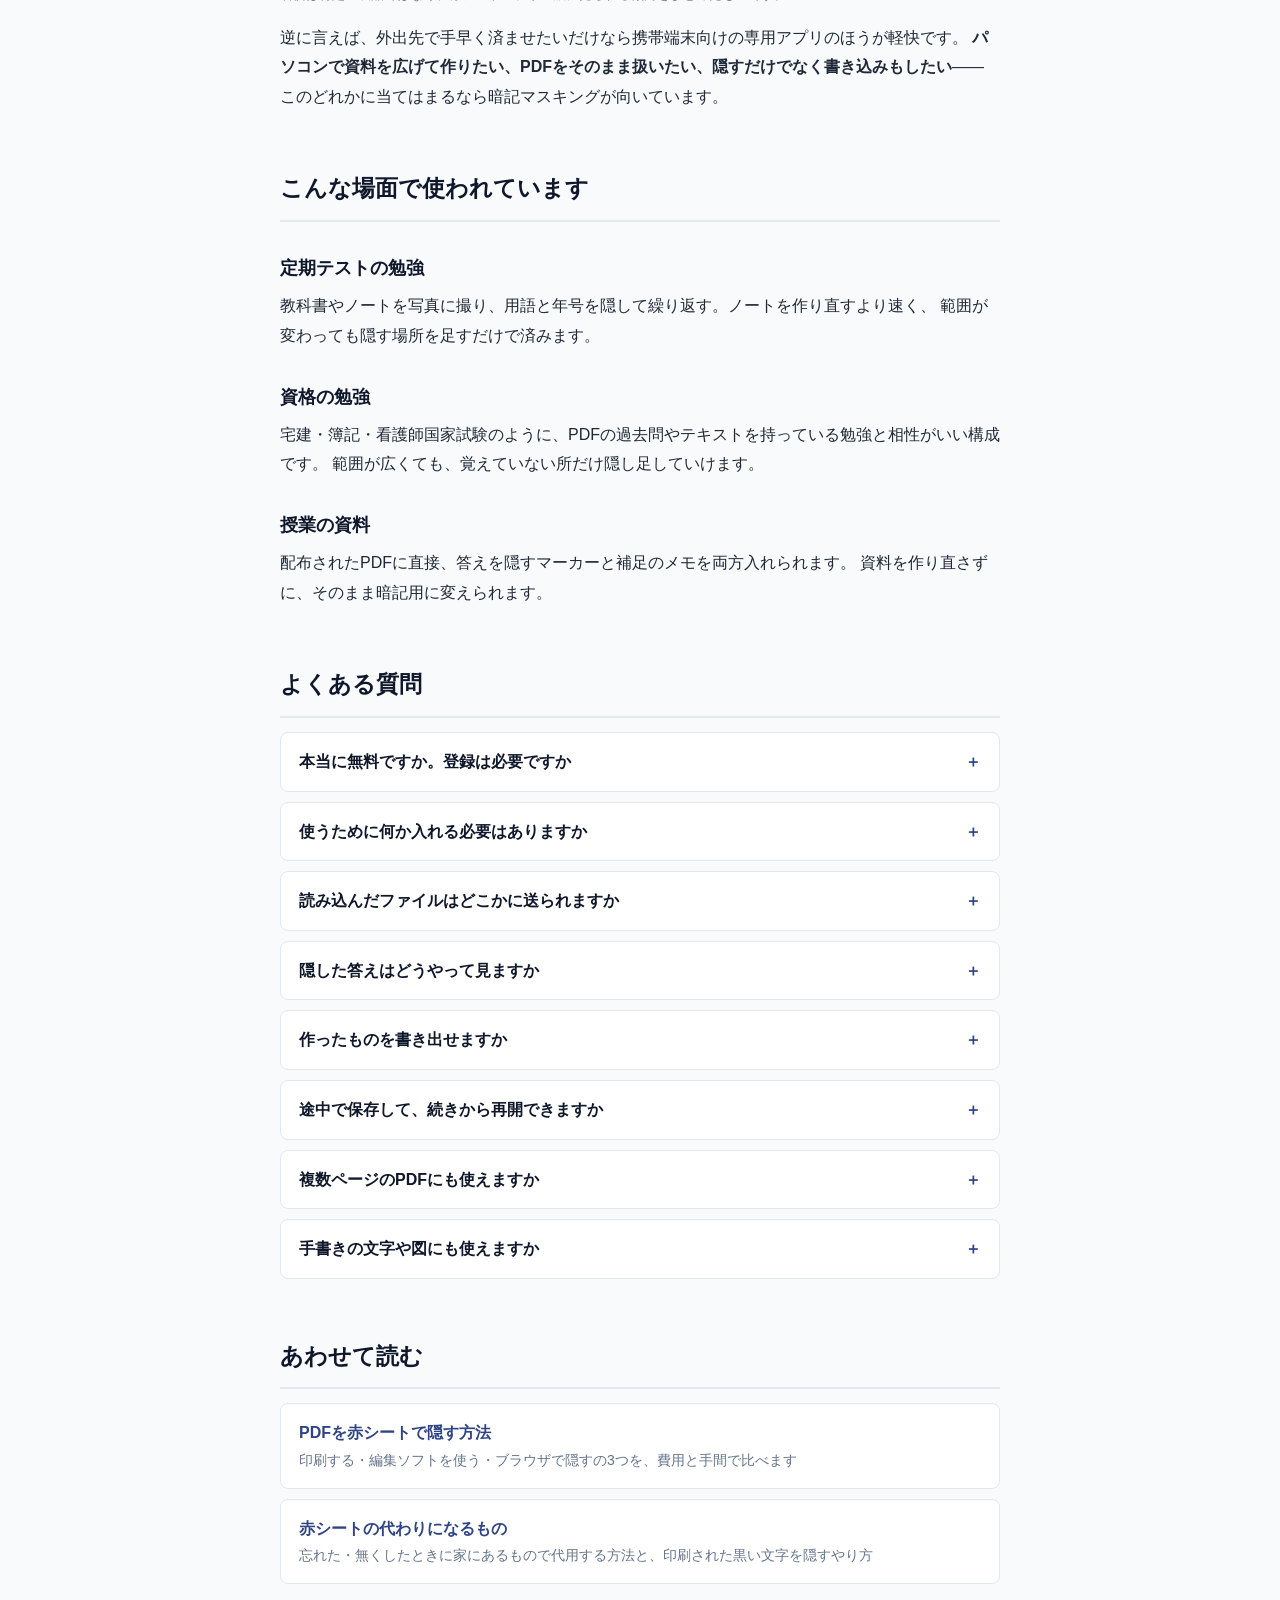
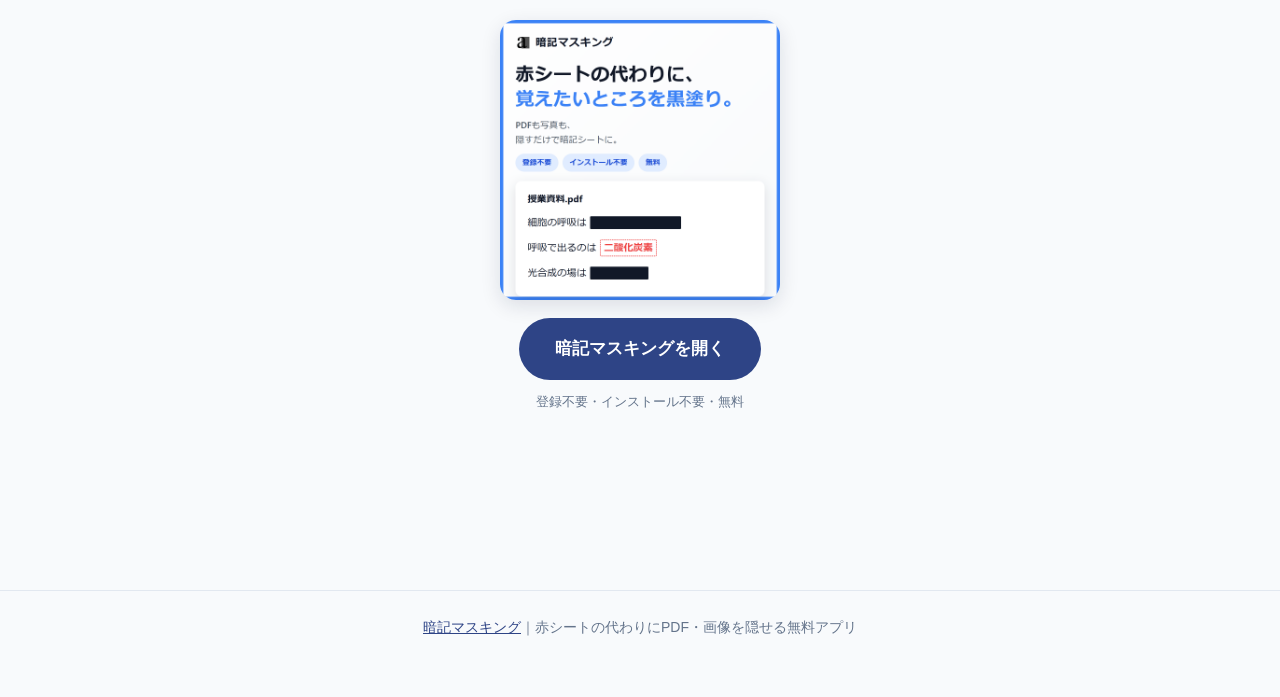
==== commit 19cf77f9: "使い方のページの絵の横にショートカットを書き、絵を大きくする Co-Authored-By: Claude Opus 5.5 <noreply@anthropic.com>" ====
--- a/guide/index.html
+++ b/guide/index.html
@@ -166,7 +166,7 @@
   /* 注釈を写真の外に出すため、この図だけ本文の幅からはみ出させる */
   .shot {
     margin: 6px 0 30px; margin-left: 50%; transform: translateX(-50%);
-    width: min(calc(100vw - 32px), 1220px);
+    width: min(calc(100vw - 32px), 1440px);
   }
   .stage { padding: 6% 14% 4%; }
   .shot figcaption {
@@ -251,6 +251,34 @@
     94.643%, 99.99% { left: 46.4183%; top: 76.5731%; }
     100% { left: 46.4183%; top: 76.5731%; }
   }
+
+  /* 絵の右にショートカットを並べる。狭い画面では絵の下へ回す */
+  .shot { display: grid; grid-template-columns: minmax(0, 1fr) 220px; column-gap: 0; align-items: center; }
+  @media (min-width: 1101px) { .shot .stage { padding-right: 10%; } }
+  .shot .stage { grid-column: 1; }
+  .shot figcaption { grid-column: 1 / -1; }
+  .keys {
+    grid-column: 2; grid-row: 1; background: var(--c-surface);
+    border: 1px solid var(--c-border); border-radius: var(--r-md); padding: 14px 16px 12px;
+  }
+  .keys h3 { margin: 0 0 8px; font-size: 13.5px; color: var(--c-text-strong); }
+  .keys dl { margin: 0; display: grid; gap: 6px; }
+  .keys dl div { display: flex; justify-content: space-between; align-items: center; gap: 8px; }
+  .keys dt { font-size: 12px; color: var(--c-text-muted); white-space: nowrap; }
+  .keys dd { margin: 0; font-size: 12.5px; color: var(--c-text); text-align: right; }
+  .keys kbd {
+    display: inline-block; min-width: 1.6em; padding: 1px 5px; text-align: center;
+    font: 600 11px/1.5 inherit; font-family: inherit; color: var(--c-text-strong);
+    background: var(--c-surface-2); border: 1px solid var(--c-border); border-radius: 4px;
+  }
+  .keys p { margin: 10px 0 0; font-size: 11.5px; color: var(--c-text-muted); }
+  @media (max-width: 1100px) {
+    .shot { grid-template-columns: minmax(0, 1fr); }
+    .shot figcaption { grid-row: 2; }
+    .keys { grid-column: 1; grid-row: 3; max-width: 560px; margin: 18px auto 0; width: 100%; }
+    .keys dl { grid-template-columns: 1fr 1fr; column-gap: 28px; }
+  }
+  @media (max-width: 520px) { .keys dl { grid-template-columns: 1fr; } }
 
   /* 動きを減らす設定の人には、隠したままの静止画として見せる */
   @media (prefers-reduced-motion: reduce) {
@@ -341,6 +369,24 @@
       </svg>
     </div>
    </div>
+    <!-- ほかのアプリと同じ Ctrl 系のショートカットと Delete だけを並べる（10-25 Rayan様）。
+         道具の切り替え（数字キー）はこのサイトだけの決まりなので、ここには書かない。 -->
+    <aside class="keys" aria-label="ショートカット">
+      <h3>ショートカット</h3>
+      <dl>
+        <div><dt><kbd>Ctrl</kbd>+<kbd>Z</kbd></dt><dd>元に戻す</dd></div>
+        <div><dt><kbd>Ctrl</kbd>+<kbd>Y</kbd></dt><dd>やり直し</dd></div>
+        <div><dt><kbd>Ctrl</kbd>+<kbd>C</kbd></dt><dd>コピー</dd></div>
+        <div><dt><kbd>Ctrl</kbd>+<kbd>X</kbd></dt><dd>切り取り</dd></div>
+        <div><dt><kbd>Ctrl</kbd>+<kbd>V</kbd></dt><dd>貼り付け</dd></div>
+        <div><dt><kbd>Ctrl</kbd>+<kbd>D</kbd></dt><dd>複製</dd></div>
+        <div><dt><kbd>Ctrl</kbd>+<kbd>S</kbd></dt><dd>保存（作業データ）</dd></div>
+        <div><dt><kbd>Ctrl</kbd>+<kbd>F</kbd></dt><dd>文字を探す</dd></div>
+        <div><dt><kbd>Ctrl</kbd>+ ホイール</dt><dd>拡大・縮小</dd></div>
+        <div><dt><kbd>Delete</kbd> / <kbd>Backspace</kbd></dt><dd>消す</dd></div>
+      </dl>
+      <p>Mac は <kbd>Ctrl</kbd> の代わりに <kbd>⌘</kbd></p>
+    </aside>
     <figcaption>実際の画面です。括弧の中の答えを黒く隠し、カーソルを合わせた所だけ見えます。</figcaption>
   </figure>
 
